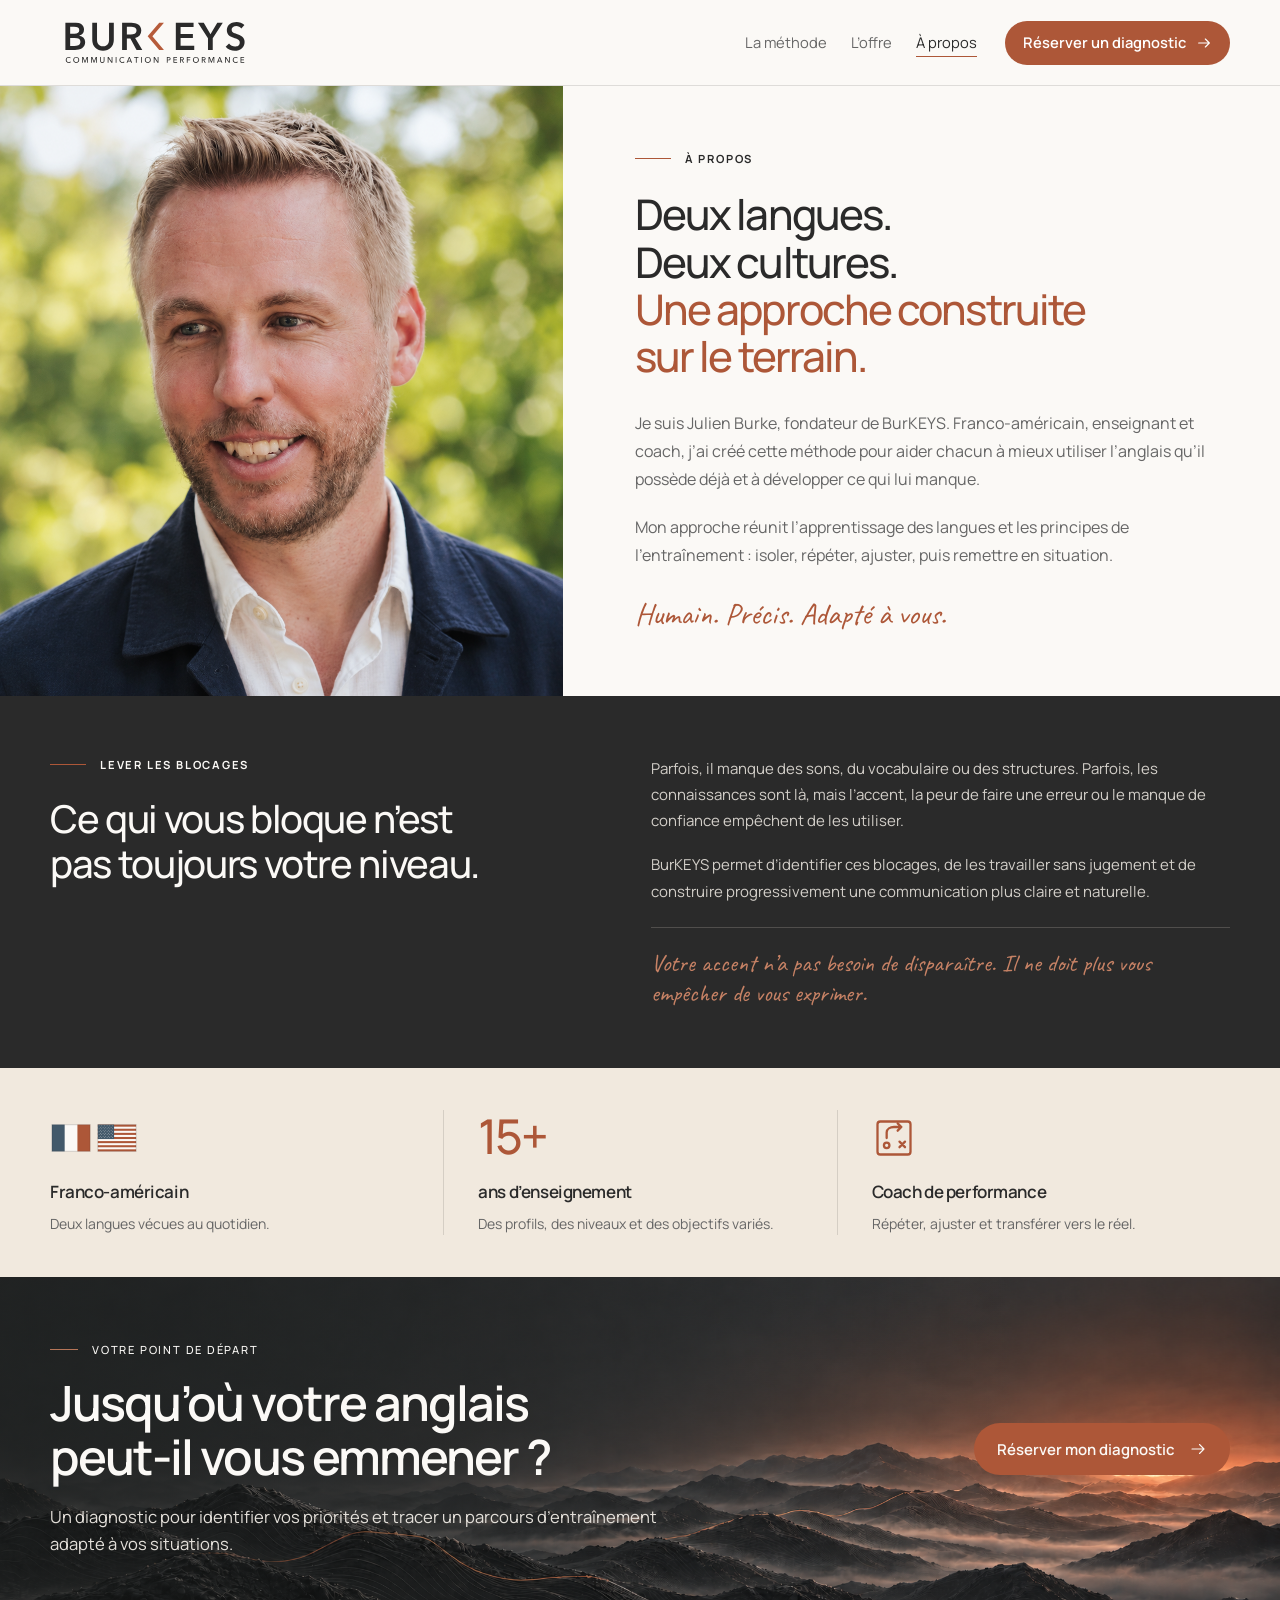
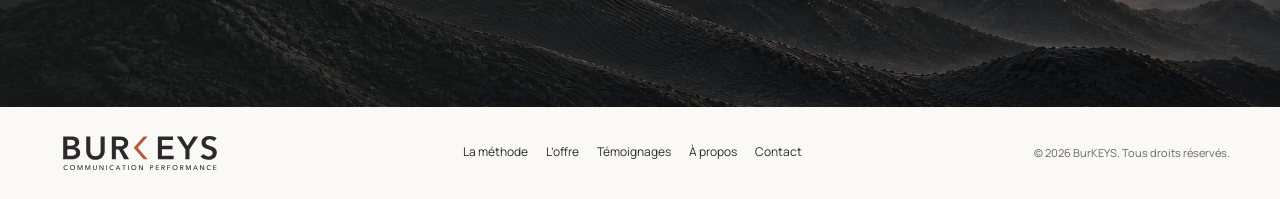
==== a-propos.html @ f4843b5d "Initial BurKEYS website" ====
<!doctype html>
<html lang="fr">
<head><meta charset="utf-8"><meta name="viewport" content="width=device-width,initial-scale=1"><title>À propos — Julien Burke | BurKEYS</title><meta name="description" content="Découvrez Julien Burke, fondateur de BurKEYS : deux langues, deux cultures et une approche de l’anglais construite sur le terrain."><link rel="preconnect" href="https://fonts.googleapis.com"><link rel="preconnect" href="https://fonts.gstatic.com" crossorigin><link href="https://fonts.googleapis.com/css2?family=Caveat:wght@500;600&family=Manrope:wght@400;500;600;700&display=swap" rel="stylesheet"><link rel="stylesheet" href="css/styles.css"></head>
<body class="about-page">
<header class="site-header"><div class="container header-inner"><a class="brand" href="index.html"><img src="images/logo.svg" alt="BurKEYS Communication Performance"></a><button class="menu-toggle" aria-expanded="false" aria-controls="site-nav"><span></span><span></span><span></span><span class="sr-only">Ouvrir le menu</span></button><nav id="site-nav" class="site-nav" aria-label="Navigation principale"><a href="methode.html">La méthode</a><a href="offre.html">L’offre</a><a href="a-propos.html" aria-current="page">À propos</a><a class="method-mobile-booking" href="diagnostic.html">Réserver un diagnostic</a></nav><a class="button button-small header-cta" href="diagnostic.html">Réserver un diagnostic<svg class="button-arrow" width="16" height="16" viewBox="0 0 24 24" fill="none" stroke="currentColor" stroke-width="1.75" stroke-linecap="round" stroke-linejoin="round" aria-hidden="true" focusable="false"><path d="M4 12h16m-6-6 6 6-6 6"/></svg></a></div></header>
<main id="top">
<section class="about-hero" aria-labelledby="about-title">
  <div class="about-portrait"><img src="images/burkeys-about-portrait.png" width="1119" height="1406" alt="Julien Burke, fondateur de BurKEYS" fetchpriority="high" decoding="async"></div>
  <div class="about-hero-copy">
    <p class="eyebrow section-marker">À PROPOS</p>
    <h1 id="about-title"><span>Deux langues.</span><span>Deux cultures.</span><span class="about-title-accent">Une approche construite<br>sur le terrain.</span></h1>
    <p>Je suis Julien Burke, fondateur de BurKEYS. Franco-américain, enseignant et coach, j’ai créé cette méthode pour aider chacun à mieux utiliser l’anglais qu’il possède déjà et à développer ce qui lui manque.</p>
    <p>Mon approche réunit l’apprentissage des langues et les principes de l’entraînement : isoler, répéter, ajuster, puis remettre en situation.</p>
    <p class="handwritten about-personal-note">Humain. Précis. Adapté à vous.</p>
  </div>
</section>
<section class="about-blockages" aria-labelledby="about-blockages-title">
  <div class="container about-editorial-grid">
    <div><p class="eyebrow section-marker">LEVER LES BLOCAGES</p><h2 id="about-blockages-title">Ce qui vous bloque n’est pas toujours votre niveau.</h2></div>
    <div class="about-blockages-copy">
      <p>Parfois, il manque des sons, du vocabulaire ou des structures. Parfois, les connaissances sont là, mais l’accent, la peur de faire une erreur ou le manque de confiance empêchent de les utiliser.</p>
      <p>BurKEYS permet d’identifier ces blocages, de les travailler sans jugement et de construire progressivement une communication plus claire et naturelle.</p>
      <p class="handwritten about-accent-note">Votre accent n’a pas besoin de disparaître. Il ne doit plus vous empêcher de vous exprimer.</p>
    </div>
  </div>
</section>
<section class="about-experience" aria-label="Expérience et approche">
  <ul class="container about-experience-grid">
    <li><div class="about-experience-symbol"><svg class="founder-flag-pair" width="46" height="24" viewBox="0 0 46 24" fill="none" aria-hidden="true" focusable="false"><rect x="1" y="5" width="20" height="14" fill="#FBF9F6"/><path d="M1 5h6.667v14H1Z" fill="#43596A"/><path d="M14.333 5H21v14h-6.667Z" fill="#AD5738"/><rect x="25" y="5" width="20" height="14" fill="#FBF9F6"/><rect x="25" y="5.0000" width="20" height="1.0769" fill="#AD5738"/><rect x="25" y="7.1538" width="20" height="1.0769" fill="#AD5738"/><rect x="25" y="9.3077" width="20" height="1.0769" fill="#AD5738"/><rect x="25" y="11.4615" width="20" height="1.0769" fill="#AD5738"/><rect x="25" y="13.6154" width="20" height="1.0769" fill="#AD5738"/><rect x="25" y="15.7692" width="20" height="1.0769" fill="#AD5738"/><rect x="25" y="17.9231" width="20" height="1.0769" fill="#AD5738"/><rect x="25" y="5" width="8.5" height="7.5385" fill="#43596A"/><path d="M25.650 5.430l.065 .155 .17 .015-.13 .11 .04 .165-.145-.085-.145 .085 .04-.165-.13-.11 .17-.015Z" fill="#FBF9F6"/><path d="M27.050 5.430l.065 .155 .17 .015-.13 .11 .04 .165-.145-.085-.145 .085 .04-.165-.13-.11 .17-.015Z" fill="#FBF9F6"/><path d="M28.450 5.430l.065 .155 .17 .015-.13 .11 .04 .165-.145-.085-.145 .085 .04-.165-.13-.11 .17-.015Z" fill="#FBF9F6"/><path d="M29.850 5.430l.065 .155 .17 .015-.13 .11 .04 .165-.145-.085-.145 .085 .04-.165-.13-.11 .17-.015Z" fill="#FBF9F6"/><path d="M31.250 5.430l.065 .155 .17 .015-.13 .11 .04 .165-.145-.085-.145 .085 .04-.165-.13-.11 .17-.015Z" fill="#FBF9F6"/><path d="M32.650 5.430l.065 .155 .17 .015-.13 .11 .04 .165-.145-.085-.145 .085 .04-.165-.13-.11 .17-.015Z" fill="#FBF9F6"/><path d="M26.350 6.200l.065 .155 .17 .015-.13 .11 .04 .165-.145-.085-.145 .085 .04-.165-.13-.11 .17-.015Z" fill="#FBF9F6"/><path d="M27.750 6.200l.065 .155 .17 .015-.13 .11 .04 .165-.145-.085-.145 .085 .04-.165-.13-.11 .17-.015Z" fill="#FBF9F6"/><path d="M29.150 6.200l.065 .155 .17 .015-.13 .11 .04 .165-.145-.085-.145 .085 .04-.165-.13-.11 .17-.015Z" fill="#FBF9F6"/><path d="M30.550 6.200l.065 .155 .17 .015-.13 .11 .04 .165-.145-.085-.145 .085 .04-.165-.13-.11 .17-.015Z" fill="#FBF9F6"/><path d="M31.950 6.200l.065 .155 .17 .015-.13 .11 .04 .165-.145-.085-.145 .085 .04-.165-.13-.11 .17-.015Z" fill="#FBF9F6"/><path d="M25.650 6.970l.065 .155 .17 .015-.13 .11 .04 .165-.145-.085-.145 .085 .04-.165-.13-.11 .17-.015Z" fill="#FBF9F6"/><path d="M27.050 6.970l.065 .155 .17 .015-.13 .11 .04 .165-.145-.085-.145 .085 .04-.165-.13-.11 .17-.015Z" fill="#FBF9F6"/><path d="M28.450 6.970l.065 .155 .17 .015-.13 .11 .04 .165-.145-.085-.145 .085 .04-.165-.13-.11 .17-.015Z" fill="#FBF9F6"/><path d="M29.850 6.970l.065 .155 .17 .015-.13 .11 .04 .165-.145-.085-.145 .085 .04-.165-.13-.11 .17-.015Z" fill="#FBF9F6"/><path d="M31.250 6.970l.065 .155 .17 .015-.13 .11 .04 .165-.145-.085-.145 .085 .04-.165-.13-.11 .17-.015Z" fill="#FBF9F6"/><path d="M32.650 6.970l.065 .155 .17 .015-.13 .11 .04 .165-.145-.085-.145 .085 .04-.165-.13-.11 .17-.015Z" fill="#FBF9F6"/><path d="M26.350 7.740l.065 .155 .17 .015-.13 .11 .04 .165-.145-.085-.145 .085 .04-.165-.13-.11 .17-.015Z" fill="#FBF9F6"/><path d="M27.750 7.740l.065 .155 .17 .015-.13 .11 .04 .165-.145-.085-.145 .085 .04-.165-.13-.11 .17-.015Z" fill="#FBF9F6"/><path d="M29.150 7.740l.065 .155 .17 .015-.13 .11 .04 .165-.145-.085-.145 .085 .04-.165-.13-.11 .17-.015Z" fill="#FBF9F6"/><path d="M30.550 7.740l.065 .155 .17 .015-.13 .11 .04 .165-.145-.085-.145 .085 .04-.165-.13-.11 .17-.015Z" fill="#FBF9F6"/><path d="M31.950 7.740l.065 .155 .17 .015-.13 .11 .04 .165-.145-.085-.145 .085 .04-.165-.13-.11 .17-.015Z" fill="#FBF9F6"/><path d="M25.650 8.510l.065 .155 .17 .015-.13 .11 .04 .165-.145-.085-.145 .085 .04-.165-.13-.11 .17-.015Z" fill="#FBF9F6"/><path d="M27.050 8.510l.065 .155 .17 .015-.13 .11 .04 .165-.145-.085-.145 .085 .04-.165-.13-.11 .17-.015Z" fill="#FBF9F6"/><path d="M28.450 8.510l.065 .155 .17 .015-.13 .11 .04 .165-.145-.085-.145 .085 .04-.165-.13-.11 .17-.015Z" fill="#FBF9F6"/><path d="M29.850 8.510l.065 .155 .17 .015-.13 .11 .04 .165-.145-.085-.145 .085 .04-.165-.13-.11 .17-.015Z" fill="#FBF9F6"/><path d="M31.250 8.510l.065 .155 .17 .015-.13 .11 .04 .165-.145-.085-.145 .085 .04-.165-.13-.11 .17-.015Z" fill="#FBF9F6"/><path d="M32.650 8.510l.065 .155 .17 .015-.13 .11 .04 .165-.145-.085-.145 .085 .04-.165-.13-.11 .17-.015Z" fill="#FBF9F6"/><path d="M26.350 9.280l.065 .155 .17 .015-.13 .11 .04 .165-.145-.085-.145 .085 .04-.165-.13-.11 .17-.015Z" fill="#FBF9F6"/><path d="M27.750 9.280l.065 .155 .17 .015-.13 .11 .04 .165-.145-.085-.145 .085 .04-.165-.13-.11 .17-.015Z" fill="#FBF9F6"/><path d="M29.150 9.280l.065 .155 .17 .015-.13 .11 .04 .165-.145-.085-.145 .085 .04-.165-.13-.11 .17-.015Z" fill="#FBF9F6"/><path d="M30.550 9.280l.065 .155 .17 .015-.13 .11 .04 .165-.145-.085-.145 .085 .04-.165-.13-.11 .17-.015Z" fill="#FBF9F6"/><path d="M31.950 9.280l.065 .155 .17 .015-.13 .11 .04 .165-.145-.085-.145 .085 .04-.165-.13-.11 .17-.015Z" fill="#FBF9F6"/><path d="M25.650 10.050l.065 .155 .17 .015-.13 .11 .04 .165-.145-.085-.145 .085 .04-.165-.13-.11 .17-.015Z" fill="#FBF9F6"/><path d="M27.050 10.050l.065 .155 .17 .015-.13 .11 .04 .165-.145-.085-.145 .085 .04-.165-.13-.11 .17-.015Z" fill="#FBF9F6"/><path d="M28.450 10.050l.065 .155 .17 .015-.13 .11 .04 .165-.145-.085-.145 .085 .04-.165-.13-.11 .17-.015Z" fill="#FBF9F6"/><path d="M29.850 10.050l.065 .155 .17 .015-.13 .11 .04 .165-.145-.085-.145 .085 .04-.165-.13-.11 .17-.015Z" fill="#FBF9F6"/><path d="M31.250 10.050l.065 .155 .17 .015-.13 .11 .04 .165-.145-.085-.145 .085 .04-.165-.13-.11 .17-.015Z" fill="#FBF9F6"/><path d="M32.650 10.050l.065 .155 .17 .015-.13 .11 .04 .165-.145-.085-.145 .085 .04-.165-.13-.11 .17-.015Z" fill="#FBF9F6"/><path d="M26.350 10.820l.065 .155 .17 .015-.13 .11 .04 .165-.145-.085-.145 .085 .04-.165-.13-.11 .17-.015Z" fill="#FBF9F6"/><path d="M27.750 10.820l.065 .155 .17 .015-.13 .11 .04 .165-.145-.085-.145 .085 .04-.165-.13-.11 .17-.015Z" fill="#FBF9F6"/><path d="M29.150 10.820l.065 .155 .17 .015-.13 .11 .04 .165-.145-.085-.145 .085 .04-.165-.13-.11 .17-.015Z" fill="#FBF9F6"/><path d="M30.550 10.820l.065 .155 .17 .015-.13 .11 .04 .165-.145-.085-.145 .085 .04-.165-.13-.11 .17-.015Z" fill="#FBF9F6"/><path d="M31.950 10.820l.065 .155 .17 .015-.13 .11 .04 .165-.145-.085-.145 .085 .04-.165-.13-.11 .17-.015Z" fill="#FBF9F6"/><path d="M25.650 11.590l.065 .155 .17 .015-.13 .11 .04 .165-.145-.085-.145 .085 .04-.165-.13-.11 .17-.015Z" fill="#FBF9F6"/><path d="M27.050 11.590l.065 .155 .17 .015-.13 .11 .04 .165-.145-.085-.145 .085 .04-.165-.13-.11 .17-.015Z" fill="#FBF9F6"/><path d="M28.450 11.590l.065 .155 .17 .015-.13 .11 .04 .165-.145-.085-.145 .085 .04-.165-.13-.11 .17-.015Z" fill="#FBF9F6"/><path d="M29.850 11.590l.065 .155 .17 .015-.13 .11 .04 .165-.145-.085-.145 .085 .04-.165-.13-.11 .17-.015Z" fill="#FBF9F6"/><path d="M31.250 11.590l.065 .155 .17 .015-.13 .11 .04 .165-.145-.085-.145 .085 .04-.165-.13-.11 .17-.015Z" fill="#FBF9F6"/><path d="M32.650 11.590l.065 .155 .17 .015-.13 .11 .04 .165-.145-.085-.145 .085 .04-.165-.13-.11 .17-.015Z" fill="#FBF9F6"/><path d="M1 5h20v14H1ZM25 5h20v14H25Z" stroke="#2A2A2A" stroke-opacity=".15" stroke-width=".6"/></svg></div><h3>Franco-américain</h3><p>Deux langues vécues au quotidien.</p></li>
    <li><h3><span class="about-experience-number">15+</span> <span>ans d’enseignement</span></h3><p>Des profils, des niveaux et des objectifs variés.</p></li>
    <li><div class="about-experience-symbol"><svg width="24" height="24" viewBox="0 0 24 24" fill="none" stroke="currentColor" stroke-width="1.25" stroke-linecap="round" stroke-linejoin="round" aria-hidden="true" focusable="false"><rect x="3" y="3" width="18" height="18" rx="1.5"/><circle cx="8" cy="16" r="1.5"/><path d="M8 12V9c0-2 2-3 4-3h4m-2-2 2 2-2 2m1 6 3 3m0-3-3 3"/></svg></div><h3>Coach de performance</h3><p>Répéter, ajuster et transférer vers le réel.</p></li>
  </ul>
</section>
<section class="section final-cta" id="contact" aria-labelledby="final-cta-title">
  <img class="cta-mountain-background" src="images/cinematic%20charcoal%20mountain%20horizon.png" width="2172" height="724" alt="" aria-hidden="true" loading="lazy" decoding="async">
  <div class="container final-cta-content">
    <div class="final-cta-copy">
      <p class="eyebrow">VOTRE POINT DE DÉPART</p>
      <h2 id="final-cta-title"><span>Jusqu’où votre anglais</span><span>peut-il vous emmener ?</span></h2>
      <p class="final-cta-description">Un diagnostic pour identifier vos priorités et tracer un parcours d’entraînement adapté à vos situations.</p>
    </div>
    <a class="button final-diagnostic-button" href="diagnostic.html">Réserver mon diagnostic<svg class="button-arrow" width="18" height="18" viewBox="0 0 24 24" fill="none" stroke="currentColor" stroke-width="1.5" stroke-linecap="round" stroke-linejoin="round" aria-hidden="true" focusable="false"><path d="M4 12h16m-6-6 6 6-6 6"/></svg></a>
  </div>
</section>
</main>
<footer class="site-footer">
  <div class="container footer-grid">
    <a class="footer-brand" href="#top" aria-label="BurKEYS — retour en haut"><img src="images/logo.svg" alt="BurKEYS Communication Performance" width="180" height="36" loading="lazy"></a>
    <nav class="footer-links" aria-label="Navigation de pied de page">
      <a href="methode.html">La méthode</a>
      <a href="offre.html">L’offre</a>
      
      <a href="index.html#temoignages">Témoignages</a>
      <a href="a-propos.html">À propos</a>
      <a href="diagnostic.html">Contact</a>
    </nav>
    <p class="footer-copyright">© 2026 BurKEYS. Tous droits réservés.</p>
  </div>
</footer>
<script src="js/main.js"></script>
</body>
</html>
---- css/styles.css ----
:root{--charcoal:#2A2A2A;--cream:#F1E9DE;--terracotta:#AD5738;--white:#FFFFFF;--page:#FBF9F6;--muted:#666666;--line:rgba(42,42,42,.14);--max:1180px}*{box-sizing:border-box}html{scroll-behavior:smooth}body{margin:0;font-family:"Manrope",system-ui,sans-serif;color:var(--charcoal);background:var(--page);line-height:1.55}img{max-width:100%;display:block}a{color:inherit;text-decoration:none}.container{width:min(calc(100% - 40px),var(--max));margin:auto}.section{padding:105px 0}.section-soft{background:var(--cream)}.section-dark,.final-cta{background:var(--charcoal);color:var(--page)}.site-header{position:sticky;top:0;z-index:10;background:rgba(251,249,246,.94);backdrop-filter:blur(10px);border-bottom:1px solid var(--line)}.header-inner{min-height:84px;display:flex;align-items:center;gap:28px}.brand{width:210px}.site-nav{display:flex;gap:24px;margin-left:auto;font-size:.92rem;color:var(--muted)}.site-nav a:hover,.site-nav a:focus-visible{color:var(--charcoal)}.button{display:inline-flex;align-items:center;justify-content:center;min-height:50px;padding:0 24px;border-radius:999px;background:var(--terracotta);color:#fff;font-weight:600}.button-small{min-height:44px;padding:0 18px;font-size:.92rem}.menu-toggle{display:none;margin-left:auto;border:0;background:transparent}.menu-toggle span:not(.sr-only){display:block;width:24px;height:2px;background:var(--charcoal);margin:5px}.sr-only{position:absolute;width:1px;height:1px;overflow:hidden;clip:rect(0,0,0,0)}.hero-grid,.two-col,.diagnostic-grid,.founder-grid,.offer-grid{display:grid;grid-template-columns:1.05fr .95fr;gap:70px;align-items:center}.hero{padding-top:85px}.hero h1,h2{margin:0 0 24px;font-weight:600;letter-spacing:-.04em;line-height:1.08}.hero h1{font-size:clamp(3.2rem,6vw,6.2rem)}.hero h1 span{color:var(--charcoal);font-weight:500}.hero h1 .hero-accent{color:var(--terracotta)}h2{font-size:clamp(2.3rem,4.2vw,4.7rem)}.eyebrow{font-size:.79rem;font-weight:600;letter-spacing:.1em;margin:0 0 18px}.eyebrow-light{color:var(--page)}.lead,.body-large{font-size:clamp(1.1rem,1.7vw,1.45rem);color:var(--charcoal);max-width:690px}.section-dark p,.final-cta p{color:var(--page)}.microcopy{font-size:.76rem;letter-spacing:.08em;font-weight:600;color:var(--muted);margin-top:16px}.photo-placeholder{min-height:450px;border-radius:28px;border:1px dashed rgba(42,42,42,.25);display:grid;place-items:center;background:rgba(42,42,42,.03);color:var(--muted);font-weight:600}.photo-placeholder-founder{border-color:rgba(241,233,222,.2);color:var(--cream)}.handwritten{font-family:"Caveat",cursive;font-size:1.8rem;color:var(--terracotta);line-height:1.05}.note-hero{max-width:280px;margin:14px 24px 0 auto;transform:rotate(-2deg)}.situations-list{border-left:1px solid var(--line);padding-left:44px}.situations-caption{font-size:.76rem;letter-spacing:.09em;font-weight:600;color:var(--muted)}.situations-list ul{list-style:none;padding:0}.situations-list li{padding:12px 0;border-bottom:1px solid var(--line);font-size:1.25rem}.diagnostic-grid{align-items:start}.diagnostic-card{padding:36px;background:var(--white);border-radius:28px;border:1px solid rgba(42,42,42,.08)}.profile-row{display:flex;justify-content:space-between;align-items:center;gap:20px;padding:17px 0;border-bottom:1px solid var(--line)}.profile-row>span{font-weight:600;letter-spacing:.08em}.dots{display:flex;gap:8px}.dots i{width:12px;height:12px;border-radius:50%;background:var(--charcoal)}.dots .off{background:transparent;border:1px solid #bfb6ad}.note-diagnostic{margin-top:28px;transform:rotate(-1deg)}.method-grid{display:grid;grid-template-columns:.9fr 1.1fr .8fr;gap:48px;align-items:center}.method-visual img{width:min(100%,470px);margin:auto}.method-points p{padding:16px 0;border-bottom:1px solid var(--line);margin:0}.method-points strong{display:block;font-weight:600}.founder-credit{font-weight:600!important;color:var(--page)!important}.founder-facts{display:flex;gap:10px;flex-wrap:wrap;margin-top:28px}.founder-facts span{border:1px solid rgba(241,233,222,.24);border-radius:999px;padding:9px 14px;font-size:.88rem}.clean-list{list-style:none;padding:0;margin:28px 0 32px}.clean-list li{padding:12px 0 12px 26px;border-bottom:1px solid var(--line);position:relative}.clean-list li:before{content:"→";position:absolute;left:0;color:var(--terracotta);font-weight:600}.phone-wrap{display:grid;place-items:center}.phone{width:min(330px,90%);padding:12px;border-radius:40px;background:var(--charcoal);box-shadow:0 28px 60px rgba(42,42,42,.16)}.phone-screen{min-height:540px;border-radius:30px;background:var(--white);padding:42px 24px 24px}.phone-label{font-size:.72rem;letter-spacing:.08em;color:var(--muted);font-weight:600}.phone-screen h3{font-size:2rem;font-weight:600;letter-spacing:-.03em;line-height:1.15}.phone-card{padding:18px;border-radius:18px;background:var(--cream);margin-bottom:12px}.phone-card small{display:block;color:var(--muted);font-weight:600}.phone-card strong{display:block;margin:8px 0;font-weight:600}.phone-card span{font-size:.85rem;color:var(--muted)}.phone-screen button{width:100%;min-height:48px;border:0;border-radius:999px;background:var(--terracotta);color:#fff;font:inherit;font-weight:600;margin-top:16px}.testimonials{display:grid;grid-template-columns:repeat(3,1fr);gap:26px;margin-top:48px}.testimonials article{padding:30px 0;border-top:2px solid var(--charcoal)}.quote-placeholder{min-height:70px;color:var(--muted)}.final-cta{text-align:center}.cta-inner{max-width:780px}.site-footer{padding:42px 0;background:var(--cream)}.footer-grid{display:grid;grid-template-columns:220px 1fr auto;gap:30px;align-items:center}.footer-links{display:flex;gap:22px;justify-content:center}.footer-grid p{margin:0;color:var(--muted);font-size:.9rem}@media(max-width:900px){.site-nav,.header-cta{display:none}.menu-toggle{display:block}.site-nav.open{position:absolute;top:84px;left:20px;right:20px;display:flex;flex-direction:column;background:var(--page);border:1px solid var(--line);padding:20px;border-radius:18px}.section{padding:80px 0}.hero-grid,.two-col,.diagnostic-grid,.founder-grid,.offer-grid,.method-grid,.footer-grid{grid-template-columns:1fr;gap:42px}.situations-list{border-left:0;border-top:1px solid var(--line);padding:30px 0 0}.testimonials{grid-template-columns:1fr}.footer-links{justify-content:flex-start;flex-wrap:wrap}.photo-placeholder{min-height:320px}}@media(max-width:560px){.container{width:min(calc(100% - 28px),var(--max))}.brand{width:175px}.button{width:100%}.diagnostic-card{padding:24px}.profile-row{align-items:flex-start;flex-direction:column}.handwritten{font-size:1.55rem}}
/* Hero: balanced copy and a generous conversation image. */
.hero {
  padding: clamp(56px, 6vw, 88px) 0 clamp(64px, 7vw, 100px);
}
.hero .hero-grid {
  grid-template-columns: minmax(0, 0.95fr) minmax(0, 1.05fr);
  gap: clamp(32px, 4vw, 60px);
  align-items: center;
}
.hero .hero-copy,
.hero .hero-visual {
  min-width: 0;
}
.hero .eyebrow {
  max-width: 36em;
  margin: 0 0 24px;
  font-size: 0.72rem;
  line-height: 1.7;
  letter-spacing: 0.1em;
}
.hero h1 {
  margin: 0 0 26px;
  font-size: clamp(2.5rem, 4.2vw, 3.65rem);
  line-height: 1.08;
  letter-spacing: -0.04em;
  white-space: nowrap;
}
.hero .lead {
  max-width: 30em;
  margin: 0 0 32px;
  font-size: clamp(1.0625rem, 1.4vw, 1.2rem);
  line-height: 1.65;
}
.hero .button {
  min-height: 54px;
  padding: 14px 28px;
  text-align: center;
}
.hero .button:focus-visible {
  outline: 2px solid var(--charcoal);
  outline-offset: 4px;
}
.hero .microcopy {
  margin: 16px 0 0;
  font-size: 0.65rem;
  line-height: 1.6;
  letter-spacing: 0.1em;
}
.hero .hero-photo {
  width: 100%;
  height: auto;
  aspect-ratio: 4 / 3;
  object-fit: cover;
  object-position: 56% center;
  border-radius: 24px;
  display: block;
}
.hero .note-hero {
  position: relative;
  max-width: 100%;
  margin: 12px 8px 0;
  color: var(--charcoal);
  font-size: clamp(1.35rem, 1.8vw, 1.6rem);
  line-height: 1.2;
  text-align: center;
  transform: rotate(-2deg);
}
@media (max-width: 900px) {
  .hero .hero-grid {
    grid-template-columns: minmax(0, 1fr);
    gap: 38px;
  }
  .hero .hero-copy {
    max-width: 650px;
  }
  .hero h1 {
    max-width: 100%;
    font-size: clamp(2.5rem, 6.5vw, 3.65rem);
  }
  .hero .hero-photo {
    aspect-ratio: 16 / 10;
  }
}
@media (max-width: 560px) {
  .hero {
    padding: 42px 0 56px;
  }
  .hero .eyebrow {
    margin-bottom: 20px;
    font-size: 0.65rem;
    letter-spacing: 0.1em;
  }
  .hero h1 {
    margin-bottom: 22px;
    font-size: clamp(1rem, 8vw, 3rem);
  }
  .hero .lead {
    margin-bottom: 26px;
  }
  .hero .hero-photo {
    aspect-ratio: 4 / 3;
    border-radius: 18px;
  }
  .hero .note-hero {
    max-width: 280px;
    margin: 10px auto 0;
    padding: 0 8px;
    font-size: 1.4rem;
  }
}

/* Minimal arrow for diagnostic booking buttons. */
.button .button-arrow {
  flex: 0 0 16px;
  width: 16px;
  height: 16px;
  margin-inline-start: 10px;
  color: #FFFFFF;
}

/* Desktop photo bleeds into the header; smaller screens keep the inline image. */
@media (min-width: 1101px) {
  .site-header {
    position: relative;
    background: transparent;
    backdrop-filter: none;
    border-bottom: 0;
  }
  .site-header .header-inner {
    /* Preserve the original header height, including its removed 1px border. */
    min-height: 85px;
  }
  .site-header .site-nav a {
    /* Local contrast support without a background band over the photograph. */
    text-shadow: 0 0 6px var(--page), 0 1px 2px var(--page);
  }
  .hero {
    position: relative;
    isolation: isolate;
  }
  .hero .hero-copy {
    position: relative;
    z-index: 1;
  }
  .hero .hero-visual {
    align-self: stretch;
    min-height: 400px;
  }
  .hero .hero-photo {
    position: absolute;
    z-index: -1;
    top: -85px;
    right: 0;
    width: 56%;
    max-width: none;
    height: calc(100% + 5px);
    aspect-ratio: auto;
    object-fit: cover;
    object-position: 64% top;
    border-radius: 0;
    /* Ease into full opacity before the central subjects; no full-image tint. */
    -webkit-mask-image: linear-gradient(90deg,
      transparent 0%, rgba(0, 0, 0, .04) 4%,
      rgba(0, 0, 0, .18) 9%, rgba(0, 0, 0, .5) 16%,
      rgba(0, 0, 0, .82) 23%, #000 31%);
    mask-image: linear-gradient(90deg,
      transparent 0%, rgba(0, 0, 0, .04) 4%,
      rgba(0, 0, 0, .18) 9%, rgba(0, 0, 0, .5) 16%,
      rgba(0, 0, 0, .82) 23%, #000 31%);
  }
  .hero .note-hero {
    position: absolute;
    right: max(20px, calc((100% - var(--max)) / 2));
    bottom: 30px;
    margin: 0;
    text-align: right;
  }
}
/* Keep tablet imagery in normal flow, clear of the navigation. */
@media (min-width: 901px) and (max-width: 1100px) {
  .hero .hero-grid {
    grid-template-columns: minmax(0, 1fr);
    gap: 38px;
  }
  .hero .hero-copy {
    max-width: 650px;
  }
  .hero .hero-photo {
    aspect-ratio: 16 / 10;
  }
}

/* Problem: a quiet editorial continuation of the hero. */
#probleme {
  background: var(--page);
  color: var(--charcoal);
}
#probleme .problem-grid {
  display: grid;
  grid-template-columns: minmax(0, 1.7fr) minmax(0, .8fr);
  gap: clamp(48px, 7vw, 100px);
  align-items: center;
}
#probleme .eyebrow {
  display: flex;
  align-items: center;
  gap: 12px;
  margin: 0 0 24px;
  font-size: .7rem;
  letter-spacing: .12em;
}
#probleme .eyebrow::before {
  content: "";
  flex: 0 0 28px;
  height: 1px;
  background: var(--terracotta);
}
#probleme h2 {
  margin: 0 0 26px;
  font-size: clamp(1.875rem, 3.2vw, 2.9rem);
  line-height: 1.14;
  letter-spacing: -.04em;
  text-wrap: pretty;
}
#probleme .problem-body {
  max-width: 39em;
  margin: 0;
  font-size: clamp(1rem, 1.3vw, 1.125rem);
  line-height: 1.75;
  color: var(--muted);
}
#probleme .problem-emphasis {
  max-width: 39em;
  margin: 26px 0 0;
  font-size: 1rem;
  line-height: 1.75;
}
#probleme .problem-emphasis strong {
  font-weight: 500;
}
#probleme .problem-situations {
  border-left: 1px solid var(--line);
  padding-left: clamp(24px, 3vw, 42px);
}
#probleme .problem-caption {
  display: flex;
  align-items: center;
  gap: 8px;
  margin: 0 0 18px;
  font-size: .625rem;
  font-weight: 400;
  line-height: 1.6;
  letter-spacing: .1em;
  color: var(--muted);
}
#probleme .problem-caption::before {
  content: "";
  flex: 0 0 12px;
  height: 1px;
  background: var(--terracotta);
}
#probleme .problem-situations ul {
  display: grid;
  gap: 8px;
  list-style: none;
  margin: 0;
  padding: 0;
}
#probleme .problem-situations li {
  font-size: .9375rem;
  line-height: 1.6;
}
@media (max-width: 900px) {
  #probleme .problem-grid {
    grid-template-columns: minmax(0, 1fr);
    gap: 36px;
  }
  #probleme .problem-situations {
    border-left: 0;
    border-top: 1px solid var(--line);
    padding: 26px 0 0;
  }
  #probleme .problem-situations ul {
    grid-template-columns: repeat(2, minmax(0, 1fr));
    gap: 8px 24px;
  }
}
@media (max-width: 380px) {
  #probleme .problem-situations ul {
    grid-template-columns: minmax(0, 1fr);
  }
}

/* Diagnostic: restrained line icons and a personal communication profile. */
#diagnostic {
  background: var(--page);
  color: var(--charcoal);
  padding: clamp(56px, 6vw, 80px) 0;
}
#diagnostic .diagnostic-grid {
  grid-template-columns: minmax(0, 1fr) minmax(275px, 320px) minmax(140px, 180px);
  gap: clamp(20px, 2.5vw, 32px);
  align-items: center;
}
#diagnostic .eyebrow {
  display: flex;
  align-items: center;
  gap: 12px;
  margin: 0 0 24px;
  font-size: .7rem;
  letter-spacing: .12em;
}
#diagnostic .eyebrow::before {
  content: "";
  flex: 0 0 28px;
  height: 1px;
  background: var(--terracotta);
}
#diagnostic h2 {
  margin: 0 0 26px;
  font-size: clamp(1.875rem, 3.2vw, 2.9rem);
  line-height: 1.14;
  letter-spacing: -.04em;
  text-wrap: pretty;
}
#diagnostic .body-large {
  margin: 0 0 32px;
  font-size: clamp(1rem, 1.3vw, 1.125rem);
  line-height: 1.75;
  color: var(--muted);
}
#diagnostic .button {
  min-height: 54px;
  padding: 14px 28px;
  text-align: center;
}
#diagnostic .button:focus-visible {
  outline: 2px solid var(--charcoal);
  outline-offset: 4px;
}
#diagnostic .diagnostic-card {
  min-width: 0;
  padding: 24px;
  border: 1px solid rgba(42, 42, 42, .08);
  border-radius: 28px;
  background: var(--white);
}
#diagnostic .profile-heading {
  margin: 0 0 12px;
  font-size: .65rem;
  font-weight: 500;
  line-height: 1.7;
  letter-spacing: .1em;
  color: var(--muted);
}
#diagnostic .profile-row {
  display: grid;
  grid-template-columns: 136px max-content;
  align-items: center;
  justify-content: start;
  gap: 18px;
  padding: 8px 0;
  border-bottom: 1px solid rgba(42, 42, 42, .08);
}
#diagnostic .profile-category {
  display: inline-flex;
  align-items: center;
  gap: 10px;
  font-size: .75rem;
  font-weight: 500;
  letter-spacing: .06em;
}
/* Clip only the original circular artwork; never show the size-test sheet. */
#diagnostic .phase-badge {
  position: relative;
  display: block;
  flex: 0 0 40px;
  width: 40px;
  height: 40px;
  overflow: hidden;
  border-radius: 50%;
}
#diagnostic .phase-badge img {
  position: absolute;
  display: block;
  max-width: none;
}
#diagnostic .phase-badge--sound img {
  width: 283.921569%;
  height: 219.838057%;
  left: -15.098039%;
  top: -44.939271%;
}
#diagnostic .phase-badge--flow img {
  width: 394.858612%;
  height: 265.284974%;
  left: -32.647815%;
  top: -36.528497%;
}
#diagnostic .phase-badge--decision img {
  width: 281.834862%;
  height: 190.689013%;
  left: -90.825688%;
  top: -22.346369%;
}
#diagnostic .phase-badge--control img {
  width: 441.379310%;
  height: 298.542274%;
  left: -23.563218%;
  top: -38.192420%;
}
#diagnostic .phase-badge--live img {
  width: 245.760000%;
  height: 165.428110%;
  left: -20.160000%;
  top: -28.756058%;
}
#diagnostic .profile-indicator {
  display: inline-flex;
  align-items: center;
  gap: 4px;
}
#diagnostic .profile-indicator i {
  display: block;
  width: 7px;
  height: 7px;
  flex: 0 0 7px;
  border: 1px solid #DDD8D1;
  border-radius: 50%;
  background: transparent;
}
#diagnostic .profile-indicator .is-filled {
  border-color: var(--phase-color);
  background: var(--phase-color);
}
#diagnostic .profile-indicator--sound { --phase-color: #B54832; }
#diagnostic .profile-indicator--flow { --phase-color: #376F9B; }
#diagnostic .profile-indicator--decision { --phase-color: #348E83; }
#diagnostic .profile-indicator--control { --phase-color: #CB9B19; }
#diagnostic .profile-live {
  display: flex;
  flex-wrap: wrap;
  row-gap: 8px;
  padding-top: 12px;
  padding-bottom: 0;
  border-bottom: 0;
}
#diagnostic .profile-live small {
  margin-left: 0;
  font-size: .75rem;
  line-height: 1.6;
  color: var(--muted);
}
#diagnostic .note-diagnostic {
  position: relative;
  margin: 48px 0 0;
  max-width: 14em;
  padding-bottom: 14px;
  transform: rotate(-3deg);
  font-size: clamp(1.4rem, 2vw, 1.65rem);
  font-weight: 500;
  line-height: 1.2;
  color: var(--charcoal);
}

#diagnostic .note-diagnostic::after {
  content: "";
  display: block;
  width: 64px;
  height: 1px;
  margin: 10px 0 0 auto;
  background: var(--terracotta);
  transform: rotate(-5deg);
}
@media (max-width: 900px) {
  #diagnostic .diagnostic-grid {
    grid-template-columns: minmax(0, 1fr);
    gap: 28px;
  }
  #diagnostic .diagnostic-card {
    width: 100%;
    max-width: 400px;
    justify-self: center;
  }
  #diagnostic .note-diagnostic {
    width: min(100%, 280px);
    margin: 0;
    justify-self: center;
  }
}

/* Method: connected ribbon turns and a quiet editorial progression. */
#methode {
  padding: clamp(56px, 6vw, 80px) 0;
  background: var(--page);
  color: var(--charcoal);
}
#methode .method-grid {
  grid-template-columns: minmax(0, 1fr) minmax(280px, 360px) minmax(170px, .62fr);
  gap: clamp(24px, 3vw, 44px);
  align-items: center;
}
#methode .eyebrow {
  display: flex;
  align-items: center;
  gap: 12px;
  margin: 0 0 24px;
  font-size: .7rem;
  letter-spacing: .12em;
}
#methode .eyebrow::before {
  content: "";
  flex: 0 0 28px;
  height: 1px;
  background: var(--terracotta);
}
#methode h2 {
  margin: 0 0 24px;
  font-size: clamp(1.875rem, 3.2vw, 2.9rem);
  line-height: 1.14;
  letter-spacing: -.04em;
}
#methode .body-large {
  margin: 0 0 24px;
  font-size: clamp(1rem, 1.3vw, 1.125rem);
  line-height: 1.75;
  color: var(--muted);
}
#methode .method-link {
  display: inline-flex;
  align-items: center;
  gap: 12px;
  color: var(--terracotta);
  font-size: .9375rem;
  font-weight: 500;
  text-decoration: underline;
  text-decoration-thickness: 1px;
  text-underline-offset: 5px;
}
#methode .method-link:focus-visible {
  outline: 2px solid var(--charcoal);
  outline-offset: 5px;
}
#methode .method-ribbon {
  position: relative;
  width: 100%;
  max-width: 360px;
  justify-self: center;
  aspect-ratio: 360 / 440;
}
#methode .method-ribbon-art {
  display: block;
  width: 100%;
  height: 100%;
}
#methode .method-phases {
  list-style: none;
  margin: 0;
  padding: 0;
}
#methode .method-phase {
  color: var(--charcoal);
  position: absolute;
  left: 50%;
  display: flex;
  align-items: center;
  gap: 8px;
  transform: translate(-50%, -50%) rotate(-6deg);
  font-size: .6875rem;
  font-weight: 700;
  letter-spacing: .025em;
  white-space: nowrap;
}
#methode .method-phase--live { top: 18.41%; }
#methode .method-phase--control { top: 34.77%; }
#methode .method-phase--decision { top: 51.14%; }
#methode .method-phase--flow { top: 67.50%; }
#methode .method-phase--sound { top: 83.86%; }
#methode .phase-badge {
  position: relative;
  display: block;
  flex: 0 0 26px;
  width: 26px;
  height: 26px;
  overflow: hidden;
  border-radius: 50%;
}
#methode .phase-badge img {
  position: absolute;
  display: block;
  max-width: none;
}
#methode .method-principles {
  position: relative;
  display: grid;
  gap: 28px;
  padding-left: 22px;
  scroll-margin-top: 110px;
}
#methode .method-principles::before {
  content: "";
  position: absolute;
  left: 3px;
  top: 10px;
  bottom: 10px;
  width: 1px;
  background: #D3CCC5;
}
#methode .method-principles p {
  position: relative;
  margin: 0;
  font-size: .9375rem;
  line-height: 1.65;
}
#methode .method-principles p::before {
  content: "";
  position: absolute;
  left: -21px;
  top: 10px;
  width: 5px;
  height: 5px;
  border-radius: 50%;
  background: #BFB5AC;
}
#methode .method-principles strong {
  display: block;
  font-weight: 500;
}
#methode .method-principles span {
  display: block;
  color: var(--muted);
}
@media (max-width: 900px) {
  #methode .method-grid {
    grid-template-columns: minmax(0, 1fr);
    gap: 32px;
  }
  #methode .method-copy {
    max-width: 650px;
  }
  #methode .method-principles {
    width: min(100%, 360px);
    justify-self: center;
    gap: 24px;
  }
}

#methode .phase-badge--live img {
  width: 245.760000%;
  height: 165.428110%;
  left: -20.160000%;
  top: -28.756058%;
}

#methode .phase-badge--control img {
  width: 441.379310%;
  height: 298.542274%;
  left: -23.563218%;
  top: -38.192420%;
}

#methode .phase-badge--decision img {
  width: 281.834862%;
  height: 190.689013%;
  left: -90.825688%;
  top: -22.346369%;
}

#methode .phase-badge--flow img {
  width: 394.858612%;
  height: 265.284974%;
  left: -32.647815%;
  top: -36.528497%;
}

#methode .phase-badge--sound img {
  width: 283.921569%;
  height: 219.838057%;
  left: -15.098039%;
  top: -44.939271%;
}

/* Two quiet upward cues between the Method progression nodes. */
#methode .method-principles p + p::after {
  content: "";
  position: absolute;
  left: -21.5px;
  top: -16px;
  width: 6px;
  height: 6px;
  border-top: 1px solid #B5AAA0;
  border-left: 1px solid #B5AAA0;
  transform: rotate(45deg);
}

/* Founder: a natural coaching portrait and understated personal credentials. */
#a-propos {
  padding: clamp(56px, 6vw, 80px) 0;
  background: var(--page);
  color: var(--charcoal);
}
#a-propos .founder-grid {
  grid-template-columns: minmax(0, 1fr) minmax(0, 1fr);
  gap: clamp(32px, 4.5vw, 64px);
  align-items: center;
}
#a-propos .eyebrow {
  display: flex;
  align-items: center;
  gap: 12px;
  margin: 0 0 24px;
  font-size: .7rem;
  letter-spacing: .12em;
}
#a-propos .eyebrow::before {
  content: "";
  flex: 0 0 28px;
  height: 1px;
  background: var(--terracotta);
}
#a-propos h2 {
  margin: 0 0 24px;
  font-size: clamp(1.875rem, 3.2vw, 2.9rem);
  line-height: 1.14;
  letter-spacing: -.04em;
}
#a-propos .founder-body {
  margin: 0 0 18px;
  font-size: 1rem;
  line-height: 1.75;
  color: var(--muted);
}
#a-propos .founder-identity {
  margin: 24px 0 28px;
}
#a-propos .founder-name {
  width: fit-content;
  margin: 0 0 6px;
  font-size: 1.9rem;
  font-weight: 500;
  line-height: 1.1;
  color: var(--charcoal);
  transform: rotate(-2deg);
}
#a-propos .founder-role {
  margin: 0;
  font-size: .6875rem;
  letter-spacing: .045em;
  line-height: 1.6;
  color: var(--terracotta);
}
#a-propos .founder-credentials {
  display: grid;
  grid-template-columns: repeat(3, minmax(0, 1fr));
  gap: 22px;
  margin: 0;
  padding: 22px 0 0;
  border-top: 1px solid rgba(42, 42, 42, .1);
  list-style: none;
}
#a-propos .founder-credentials li {
  display: grid;
  grid-template-rows: 24px auto;
  align-content: start;
  gap: 10px;
  min-width: 0;
}
#a-propos .founder-credentials svg {
  width: 24px;
  height: 24px;
  color: var(--terracotta);
}
#a-propos .founder-credentials .founder-flag-pair {
  width: 46px;
}
#a-propos .founder-credentials strong {
  display: block;
  margin-bottom: 4px;
  font-size: .71875rem;
  font-weight: 600;
  line-height: 1.5;
}
#a-propos .founder-credentials span {
  display: block;
  font-size: .6875rem;
  line-height: 1.6;
  color: var(--muted);
}
#a-propos .founder-portrait {
  width: 100%;
  margin: 0;
}
#a-propos .founder-portrait img {
  display: block;
  width: 100%;
  height: auto;
  aspect-ratio: 6 / 5;
  object-fit: cover;
  object-position: 76% center;
  border-radius: 0;
  /* Fade only the left edge; retain full contrast across Julien and his gesture. */
  -webkit-mask-image: linear-gradient(90deg,
    transparent 0%, rgba(0, 0, 0, .18) 3%,
    rgba(0, 0, 0, .58) 7%, rgba(0, 0, 0, .9) 12%,
    #000 18%);
  mask-image: linear-gradient(90deg,
    transparent 0%, rgba(0, 0, 0, .18) 3%,
    rgba(0, 0, 0, .58) 7%, rgba(0, 0, 0, .9) 12%,
    #000 18%);
}
@media (max-width: 1100px) and (min-width: 901px) {
  #a-propos .founder-credentials {
    grid-template-columns: minmax(0, 1fr);
    gap: 14px;
  }
}
@media (max-width: 900px) {
  #a-propos .founder-grid {
    grid-template-columns: minmax(0, 1fr);
    gap: 32px;
  }
  #a-propos .founder-portrait img {
    aspect-ratio: 3 / 2;
    object-position: 72% center;
  }
}
@media (max-width: 560px) {
  #a-propos .founder-credentials {
    grid-template-columns: minmax(0, 1fr);
    gap: 16px;
  }
  #a-propos .founder-credentials strong {
    font-size: .78125rem;
  }
  #a-propos .founder-credentials span {
    font-size: .75rem;
  }
  #a-propos .founder-portrait img {
    aspect-ratio: 6 / 5;
    object-position: 76% center;
  }
}

@media (max-width: 1100px) and (min-width: 901px), (max-width: 560px) {
  #a-propos .founder-credentials li {
    grid-template-columns: 46px minmax(0, 1fr);
    grid-template-rows: auto;
    align-items: start;
    gap: 12px;
  }
}

/* Offer: the coach sets priorities; the app supports daily repetition. */
#offre {
  padding: clamp(56px, 6vw, 80px) 0;
  background: var(--page);
  color: var(--charcoal);
}
#offre .offer-grid {
  grid-template-columns: minmax(0, 1.15fr) minmax(280px, 310px) minmax(220px, .9fr);
  gap: clamp(28px, 3.5vw, 48px);
  align-items: start;
}
#offre .offer-copy { padding-top: 36px; }
#offre .eyebrow {
  display: flex;
  align-items: center;
  gap: 12px;
  margin: 0 0 24px;
  font-size: .7rem;
  letter-spacing: .12em;
}
#offre .eyebrow::before {
  content: "";
  flex: 0 0 28px;
  height: 1px;
  background: var(--terracotta);
}
#offre h2 {
  margin: 0 0 24px;
  font-size: clamp(1.875rem, 3.2vw, 2.9rem);
  line-height: 1.14;
  letter-spacing: -.04em;
}
#offre .body-large, #offre .offer-roles {
  margin: 0 0 20px;
  font-size: 1rem;
  line-height: 1.75;
  color: var(--muted);
}
#offre .offer-roles { font-size: .875rem; }
#offre .offer-link {
  display: inline-flex;
  align-items: center;
  gap: 12px;
  font-size: .9375rem;
  font-weight: 500;
  color: var(--terracotta);
  text-decoration: underline;
  text-underline-offset: 5px;
  text-decoration-thickness: 1px;
}
#offre .phone-wrap { gap: 24px; scroll-margin-top: 110px; }
#offre .phone {
  width: 100%;
  max-width: 294px;
  padding: 7px;
  border-radius: 34px;
  background: var(--charcoal);
  box-shadow: 0 12px 30px rgba(42, 42, 42, .1);
}
#offre .phone-screen {
  min-height: 0;
  border-radius: 27px;
  padding: 28px 20px 32px;
  background: var(--white);
}
#offre .app-brand { display: block; margin-bottom: 16px; color: var(--terracotta); }
#offre .phone-label {
  display: block;
  margin: 0 0 8px;
  font-size: .5625rem;
  font-weight: 600;
  letter-spacing: .13em;
  color: var(--charcoal);
}
#offre .training-meta { margin: 0 0 18px; font-size: .6875rem; color: var(--muted); }
#offre .phone-screen h3 {
  margin: 0 0 8px;
  font-size: 1.3rem;
  font-weight: 600;
  letter-spacing: -.035em;
  line-height: 1.25;
}
#offre .training-priority { margin: 0 0 18px; font-size: .6875rem; color: var(--muted); }
#offre .training-list { list-style: none; margin: 0; padding: 0; }
#offre .training-row {
  display: grid;
  grid-template-columns: 32px minmax(0, 1fr) auto;
  align-items: center;
  gap: 9px;
  padding: 16px 0;
  border-top: 1px solid rgba(42, 42, 42, .09);
}
#offre .training-exercise { min-width: 0; }
#offre .training-phase { display: block; font-size: .5625rem; font-weight: 600; letter-spacing: .07em; }
#offre .training-row--sound .training-phase { color: #B54832; }
#offre .training-row--flow .training-phase { color: #376F9B; }
#offre .training-row--decision .training-phase { color: #348E83; }
#offre .training-exercise strong {
  display: block;
  margin-top: 3px;
  font-size: .6875rem;
  font-weight: 500;
  line-height: 1.5;
}
#offre .training-duration { font-size: .625rem; white-space: nowrap; color: var(--muted); }
#offre .phase-badge {
  position: relative;
  display: block;
  width: 32px;
  height: 32px;
  overflow: hidden;
  border-radius: 50%;
}
#offre .phase-badge img { position: absolute; display: block; max-width: none; }
#offre .phone-screen .training-start {
  display: flex;
  align-items: center;
  justify-content: space-between;
  gap: 8px;
  width: 100%;
  min-height: 44px;
  padding: 12px 0 0;
  margin: 12px 0 0;
  border: 0;
  border-top: 1px solid rgba(42, 42, 42, .09);
  border-radius: 0;
  background: transparent;
  color: var(--terracotta);
  font-size: .6875rem;
  font-weight: 600;
  text-align: left;
}
#offre .offer-link:focus-visible, #offre .training-start:focus-visible {
  outline: 2px solid var(--charcoal);
  outline-offset: 4px;
}
#offre .training-principle { width: 100%; max-width: 310px; }
#offre .training-principle p { margin: 0 0 10px; font-size: .8125rem; line-height: 1.7; color: var(--muted); }
#offre .training-principle .training-motto { font-size: .625rem; font-weight: 600; letter-spacing: .12em; color: var(--terracotta); }
#offre .training-principle .training-sequence { margin: 0; font-size: .6875rem; }
#offre .offer-benefits {
  display: grid;
  gap: 30px;
  list-style: none;
  margin: 60px 0 0;
  padding: 0 0 0 24px;
  border-left: 1px solid var(--line);
}
#offre .offer-benefits li { display: grid; grid-template-columns: 30px minmax(0, 1fr); align-items: start; gap: 14px; }
#offre .offer-benefits svg { margin-top: 2px; }
#offre .benefit-accent { stroke: var(--terracotta); }
#offre .offer-benefits p { margin: 0; font-size: .875rem; line-height: 1.7; }
#offre .offer-benefits strong { display: block; font-weight: 500; }
#offre .offer-benefits span { display: block; color: var(--muted); }
@media (max-width: 1100px) {
  #offre .offer-grid { grid-template-columns: minmax(0, 1fr) minmax(280px, 310px); gap: 32px; }
  #offre .phone-wrap { grid-column: 2; grid-row: 1 / span 2; }
  #offre .offer-copy { padding-top: 0; }
  #offre .offer-benefits { grid-column: 1; margin: 0; gap: 22px; }
}
@media (max-width: 700px) {
  #offre .offer-grid { grid-template-columns: minmax(0, 1fr); gap: 36px; }
  #offre .phone-wrap { grid-column: auto; grid-row: auto; }
  #offre .offer-benefits { grid-column: auto; width: min(100%, 360px); justify-self: center; }
}

#offre .phase-badge--sound img {
  width: 283.921569%;
  height: 219.838057%;
  left: -15.098039%;
  top: -44.939271%;
}

#offre .phase-badge--flow img {
  width: 394.858612%;
  height: 265.284974%;
  left: -32.647815%;
  top: -36.528497%;
}

#offre .phase-badge--decision img {
  width: 281.834862%;
  height: 190.689013%;
  left: -90.825688%;
  top: -22.346369%;
}

/* A slender, matte smartphone; the training interface remains unchanged. */
#offre .phone {
  position: relative;
  display: flex;
  width: min(100%, 280px);
  max-width: 280px;
  aspect-ratio: 310 / 650;
  padding: 5px;
  border: 1px solid #514D48;
  border-radius: 39px;
  background: #242424;
  transform: translateY(-6px) rotate(-5deg);
  transform-origin: center;
  box-shadow: -1px 0 0 rgba(229, 216, 201, .6),
    10px 20px 30px -12px rgba(42, 42, 42, .25);
}
#offre .phone::before {
  content: "";
  position: absolute;
  z-index: 2;
  top: 15px;
  left: 50%;
  width: 66px;
  height: 18px;
  border-radius: 12px;
  background: #191919;
  transform: translateX(-50%);
}
#offre .phone::after {
  content: "";
  position: absolute;
  top: 125px;
  right: -3px;
  width: 2px;
  height: 42px;
  border-radius: 0 2px 2px 0;
  background: #514D48;
}
#offre .phone-volume {
  position: absolute;
  left: -3px;
  width: 2px;
  height: 28px;
  border-radius: 2px 0 0 2px;
  background: #514D48;
}
#offre .phone-volume--upper { top: 105px; }
#offre .phone-volume--lower { top: 143px; }
#offre .phone-screen {
  position: relative;
  flex: 1;
  min-width: 0;
  padding: 52px 20px 42px;
  border-radius: 33px;
  box-shadow: inset 0 0 0 1px rgba(42, 42, 42, .1);
}
#offre .phone-screen::after {
  content: "";
  position: absolute;
  bottom: 12px;
  left: 50%;
  width: 80px;
  height: 3px;
  border-radius: 3px;
  background: var(--charcoal);
  transform: translateX(-50%);
}
#offre .app-branding {
  display: flex;
  align-items: center;
  gap: 5px;
  margin-bottom: 18px;
  font-size: .5625rem;
  font-weight: 600;
  letter-spacing: .15em;
  color: var(--charcoal);
}
#offre .app-branding .app-brand {
  width: 12px;
  height: 16px;
  margin: 0;
  flex: 0 0 12px;
}
@media (max-width: 700px) {
  #offre .phone {
    width: min(100%, 270px);
    transform: none;
  }
}

/* App home screen: compact brand header and navigation within the safe areas. */
#offre .phone-screen {
  display: flex;
  flex-direction: column;
  padding: 48px 18px 82px;
  overflow: hidden;
}
#offre .app-header {
  display: flex;
  flex: 0 0 auto;
  justify-content: space-between;
  align-items: center;
  min-height: 24px;
  margin-bottom: 12px;
}
#offre .app-wordmark { display: block; width: 94px; height: auto; }
#offre .phone-screen .app-profile {
  position: relative;
  display: grid;
  place-items: center;
  flex: 0 0 24px;
  width: 24px;
  min-height: 24px;
  padding: 0;
  margin: 0;
  border: 0;
  border-radius: 0;
  background: transparent;
  color: var(--charcoal);
}
#offre .app-profile svg { width: 22px; height: 22px; }
#offre .app-notification {
  position: absolute;
  top: 2px;
  right: 2px;
  width: 4px;
  height: 4px;
  border-radius: 50%;
  background: var(--terracotta);
}
#offre .app-dashboard { flex: 1; min-height: 0; overflow-y: auto; }
#offre .phone-label { margin-bottom: 4px; line-height: 1.5; }
#offre .app-greeting {
  margin: 0 0 2px;
  font-size: .8125rem;
  line-height: 1.4;
  font-weight: 500;
}
#offre .training-meta { margin-bottom: 10px; line-height: 1.4; }
#offre .phone-screen h3 { margin-bottom: 6px; font-size: 1.2rem; }
#offre .training-priority { margin-bottom: 12px; line-height: 1.4; }
#offre .training-row { padding: 6px 0; }
#offre .phone-screen .training-start { min-height: 36px; margin-top: 8px; padding-top: 8px; }
#offre .app-navigation {
  position: absolute;
  bottom: 26px;
  left: 14px;
  right: 14px;
  display: grid;
  grid-template-columns: repeat(4, minmax(0, 1fr));
  gap: 2px;
  padding-top: 10px;
  border-top: 1px solid rgba(42, 42, 42, .09);
  background: var(--white);
}
#offre .phone-screen .app-tab {
  position: relative;
  display: flex;
  flex-direction: column;
  align-items: center;
  justify-content: center;
  gap: 5px;
  width: 100%;
  min-width: 0;
  min-height: 38px;
  padding: 0;
  margin: 0;
  border: 0;
  border-radius: 0;
  background: transparent;
  color: #68635E;
  font-size: .5625rem;
  font-weight: 500;
  line-height: 1.4;
}
#offre .phone-screen .app-tab.is-active { color: var(--terracotta); font-weight: 600; }
#offre .app-tab.is-active::before {
  content: "";
  position: absolute;
  top: -11px;
  left: calc(50% - 8px);
  width: 16px;
  height: 1px;
  background: var(--terracotta);
}
#offre .app-profile:focus-visible, #offre .app-tab:focus-visible {
  outline: 1px solid var(--terracotta);
  outline-offset: 2px;
}

#offre .app-navigation .app-tab svg {
  flex: 0 0 20px;
  width: 20px;
  height: 20px;
}
#offre .app-navigation .app-tab span { white-space: nowrap; }

/* Final response practice uses the approved CONTROL badge and phase color. */
#offre .training-row--control .training-phase { color: #CB9B19; }
#offre .phase-badge--control img {
  width: 441.379310%;
  height: 298.542274%;
  left: -23.563218%;
  top: -38.192420%;
}

/* Fit the editorial heading to its own column, never to the phone's space. */
#offre .offer-copy {
  min-width: 0;
  container-type: inline-size;
}
#offre .offer-copy h2 {
  font-size: clamp(1rem, 2.7vw, 4rem);
  font-size: min(4rem, 9.5cqw);
  line-height: 1.02;
  letter-spacing: -.045em;
  font-weight: 600;
}
#offre .offer-heading-line { display: block; white-space: nowrap; }
#offre .offer-heading-lead, #offre .offer-coach-name { white-space: nowrap; }
#offre .offer-copy .body-large { max-width: min(95%, 36ch); }
@media (max-width: 1100px) {
  #offre .offer-copy h2 {
    font-size: clamp(1rem, 3.5vw, 3rem);
    font-size: min(3rem, 9.5cqw);
    line-height: 1.08;
  }
  #offre .offer-heading-line { display: inline; white-space: normal; }
  #offre .offer-copy .body-large { max-width: 36ch; }
}

/* Genuine field feedback, arranged as an editorial feature and two shorter voices. */
#temoignages {
  padding: clamp(56px, 6vw, 80px) 0;
  background: var(--page);
  color: var(--charcoal);
}
#temoignages .eyebrow {
  display: flex;
  align-items: center;
  gap: 12px;
  margin: 0 0 22px;
  font-size: .7rem;
  letter-spacing: .12em;
}
#temoignages .eyebrow::before {
  content: "";
  flex: 0 0 28px;
  height: 1px;
  background: var(--terracotta);
}
#temoignages h2 {
  margin: 0;
  font-size: clamp(1.75rem, 3.1vw, 2.75rem);
  line-height: 1.12;
  letter-spacing: -.04em;
  font-weight: 600;
}
#temoignages .testimonials-editorial {
  display: grid;
  grid-template-columns: minmax(0, 1.45fr) minmax(0, 1fr);
  margin-top: clamp(32px, 4vw, 48px);
  align-items: start;
}
#temoignages .testimonial { margin: 0; min-width: 0; }
#temoignages .testimonial--featured { padding-right: clamp(32px, 5vw, 72px); }
#temoignages .testimonials-secondary {
  border-left: 1px solid var(--line);
  padding-left: clamp(28px, 3.5vw, 48px);
}
#temoignages .testimonials-secondary .testimonial + .testimonial {
  margin-top: 28px;
  padding-top: 28px;
  border-top: 1px solid var(--line);
}
#temoignages .testimonial-mark {
  display: block;
  height: 28px;
  margin-bottom: 12px;
  color: var(--terracotta);
  opacity: .7;
  font-family: Georgia, serif;
  font-size: 3rem;
  line-height: 1;
}
#temoignages .testimonial--featured .testimonial-mark {
  height: 40px;
  margin-bottom: 18px;
  font-size: 4.5rem;
}
#temoignages blockquote { margin: 0; }
#temoignages blockquote p {
  margin: 0;
  font-size: 1rem;
  line-height: 1.8;
  font-weight: 400;
}
#temoignages .testimonial--featured blockquote p {
  max-width: 30em;
  font-size: clamp(1.2rem, 1.8vw, 1.5rem);
  line-height: 1.65;
  letter-spacing: -.018em;
}
#temoignages figcaption { margin-top: 18px; }
#temoignages .testimonial--featured figcaption { margin-top: 24px; }
#temoignages .testimonial-name {
  display: inline-flex;
  align-items: center;
  gap: 8px;
  min-height: 44px;
  font-size: .875rem;
  font-weight: 600;
  line-height: 1.4;
}
#temoignages .testimonial-external {
  flex: 0 0 12px;
  color: var(--terracotta);
}
#temoignages .testimonial-name:hover {
  text-decoration: underline;
  text-decoration-thickness: 1px;
  text-underline-offset: 4px;
}
#temoignages .testimonial-name:focus-visible {
  outline: 1px solid var(--terracotta);
  outline-offset: 4px;
}
#temoignages .testimonial-role {
  margin: 0;
  font-size: .75rem;
  line-height: 1.65;
  color: var(--muted);
}
@media (max-width: 760px) {
  #temoignages .testimonials-editorial { grid-template-columns: minmax(0, 1fr); }
  #temoignages .testimonial--featured { padding: 0 0 30px; }
  #temoignages .testimonials-secondary {
    border-left: 0;
    border-top: 1px solid var(--line);
    padding: 30px 0 0;
  }
  #temoignages .testimonials-secondary .testimonial + .testimonial {
    margin-top: 30px;
    padding-top: 30px;
  }
}

/* Panoramic closing invitation; all landscape details remain decorative. */
#contact.final-cta {
  position: relative;
  isolation: isolate;
  overflow: hidden;
  min-height: 430px;
  padding: 64px 0 132px;
  background: #252726;
  color: var(--page);
  text-align: left;
}
#contact .cta-mountain-background {
  position: absolute;
  inset: 0;
  z-index: -2;
  display: block;
  width: 100%;
  height: 100%;
  object-fit: cover;
  object-position: center right;
  pointer-events: none;
}
#contact.final-cta::before {
  content: "";
  position: absolute;
  inset: 0;
  z-index: -1;
  background: linear-gradient(90deg,
    rgba(29, 31, 30, .62) 0%,
    rgba(29, 31, 30, .44) 35%,
    rgba(29, 31, 30, .12) 62%,
    rgba(29, 31, 30, 0) 80%);
  pointer-events: none;
}
#contact .final-cta-content {
  display: grid;
  grid-template-columns: minmax(0, 1fr) auto;
  gap: clamp(28px, 5vw, 72px);
  align-items: center;
}
#contact .eyebrow {
  display: flex;
  align-items: center;
  gap: 14px;
  margin: 0 0 18px;
  color: var(--page);
  font-size: .7rem;
  letter-spacing: .16em;
  font-weight: 500;
}
#contact .eyebrow::before {
  content: "";
  flex: 0 0 28px;
  height: 1px;
  background: #B57558;
}
#contact h2 {
  margin: 0 0 20px;
  font-size: clamp(1.75rem, 3.8vw, 3.4rem);
  font-weight: 600;
  line-height: 1.1;
  letter-spacing: -.04em;
}
#contact h2 span { display: block; white-space: nowrap; }
#contact .final-cta-description {
  max-width: 38em;
  margin: 0;
  font-size: clamp(.9375rem, 1.3vw, 1.125rem);
  line-height: 1.65;
  color: #E4E0DA;
}
#contact .final-diagnostic-button {
  min-height: 52px;
  padding: 13px 23px;
  border-radius: 26px;
  background: var(--terracotta);
  color: var(--page);
  font-size: .9375rem;
  font-weight: 600;
  white-space: nowrap;
}
#contact .button-arrow {
  flex-basis: 18px;
  width: 18px;
  height: 18px;
  margin-inline-start: 14px;
  color: inherit;
  transition: transform 180ms ease;
}
#contact .final-diagnostic-button:hover .button-arrow { transform: translateX(3px); }
#contact .final-diagnostic-button:focus-visible { outline: 2px solid var(--page); outline-offset: 5px; }
.site-footer {
  padding: 24px 0;
  background: var(--page);
  color: var(--charcoal);
}
.site-footer .footer-grid {
  grid-template-columns: 180px minmax(0, 1fr) auto;
  gap: 26px;
  align-items: center;
}
.site-footer .footer-brand { display: block; width: 180px; }
.site-footer .footer-brand img { width: 100%; height: auto; }
.site-footer .footer-links {
  display: flex;
  justify-content: center;
  align-items: center;
  flex-wrap: wrap;
  gap: 4px 18px;
}
.site-footer .footer-links a {
  display: inline-flex;
  align-items: center;
  min-height: 44px;
  font-size: .75rem;
}
.site-footer a:hover { color: var(--terracotta); }
.site-footer a:focus-visible { outline: 1px solid var(--terracotta); outline-offset: 4px; }
.site-footer .footer-copyright { margin: 0; font-size: .6875rem; line-height: 1.6; color: var(--muted); }
@media (max-width: 1050px) {
  #contact.final-cta { min-height: 410px; padding: 56px 0 120px; }
  #contact .cta-mountain-background { object-position: 58% center; }
  #contact h2 { font-size: clamp(1.65rem, 3.5vw, 2.75rem); }
  #contact .final-diagnostic-button { font-size: .8125rem; padding-inline: 18px; }
  .site-footer .footer-grid { grid-template-columns: 160px minmax(0, 1fr); gap: 10px 24px; }
  .site-footer .footer-brand { width: 160px; }
  .site-footer .footer-copyright { grid-column: 2; text-align: center; }
}
@media (max-width: 700px) {
  #contact.final-cta { min-height: 400px; padding: 42px 0 112px; }
  #contact .final-cta-content { grid-template-columns: minmax(0, 1fr); gap: 24px; }
  #contact h2 { font-size: clamp(1.3rem, 6.4vw, 2.5rem); }
  #contact .eyebrow { font-size: .625rem; letter-spacing: .12em; }
  #contact .final-cta-description { max-width: 34em; font-size: .9375rem; }
  #contact .final-diagnostic-button { width: auto; justify-self: start; }
  #contact .cta-mountain-background { object-position: 85% center; }
  #contact.final-cta::before {
    background: linear-gradient(90deg,
      rgba(29, 31, 30, .76) 0%,
      rgba(29, 31, 30, .58) 48%,
      rgba(29, 31, 30, .2) 78%,
      rgba(29, 31, 30, 0) 100%);
  }
  .site-footer .footer-grid { grid-template-columns: minmax(0, 1fr); gap: 16px; }
  .site-footer .footer-brand { justify-self: center; }
  .site-footer .footer-links { display: grid; grid-template-columns: repeat(3, minmax(0, 1fr)); gap: 0 12px; text-align: center; }
  .site-footer .footer-links a { justify-content: center; }
  .site-footer .footer-copyright { grid-column: 1; text-align: center; }
}
@media (prefers-reduced-motion: reduce) {
  #contact .button-arrow { transition: none; }
  #contact .final-diagnostic-button:hover .button-arrow { transform: none; }
}

/* A short editorial stroke; absolute positioning preserves the note's spacing. */
.hero .note-hero::after {
  content: "";
  position: absolute;
  left: 50%;
  bottom: -10px;
  width: 80px;
  height: 4px;
  border-bottom: 2px solid var(--terracotta);
  border-radius: 50%;
  transform: translateX(-50%) rotate(-2deg);
  pointer-events: none;
}

/* Five connected stages in the existing coaching lesson preview. */
#offre .training-row--live .training-phase { color: #684180; }
#offre .training-row--live .training-duration { font-size: .5625rem; }
#offre .phase-badge--live img {
  width: 245.760000%;
  height: 165.428110%;
  left: -20.160000%;
  top: -28.756058%;
}

/* Method page: reference-led editorial sections, isolated from the homepage. */
.method-page .site-header {
  position: relative;
  background: var(--page);
  border-bottom: 1px solid var(--line);
  backdrop-filter: none;
}
.method-page .site-nav a { text-shadow: none; }
.method-page .site-nav a[aria-current="page"] {
  color: var(--charcoal);
  text-decoration: underline;
  text-decoration-color: var(--terracotta);
  text-decoration-thickness: 1px;
  text-underline-offset: 8px;
}
.method-page .site-nav .method-mobile-booking { display: none; }
.method-page .section-marker {
  display: flex;
  align-items: center;
  gap: 14px;
  margin: 0 0 18px;
  font-size: .7rem;
  font-weight: 700;
  letter-spacing: .16em;
}
.method-page .section-marker::before {
  content: "";
  flex: 0 0 36px;
  height: 1px;
  background: var(--terracotta);
}
.method-page-hero {
  position: relative;
  overflow: hidden;
  padding: 32px 0 22px;
}
.method-page-hero .container { position: relative; }
.method-page-number {
  position: absolute;
  top: -40px;
  right: -70px;
  z-index: -1;
  color: #EEE6DE;
  font-size: clamp(7rem, 12vw, 11rem);
  font-weight: 400;
  line-height: 1;
  letter-spacing: -.06em;
  pointer-events: none;
}
.method-page-hero { isolation: isolate; }
.method-page-hero h1 {
  position: relative;
  margin: 0 0 14px;
  max-width: 1100px;
  font-size: clamp(2rem, 3.65vw, 3.15rem);
  font-weight: 500;
  line-height: 1.09;
  letter-spacing: -.045em;
}
.method-title-line { display: block; }
.method-title-accent { color: var(--terracotta); }
.method-page-intro {
  max-width: 1000px;
  margin: 0;
  font-size: 1rem;
  line-height: 1.6;
  color: var(--muted);
}
.method-editorial-grid {
  display: grid;
  grid-template-columns: minmax(0, .95fr) minmax(0, 1.05fr);
  gap: clamp(36px, 6vw, 88px);
  align-items: center;
}
.method-page h2 {
  margin: 0;
  font-size: clamp(1.65rem, 2.8vw, 2.4rem);
  line-height: 1.14;
  font-weight: 500;
  letter-spacing: -.035em;
}
.method-system {
  padding: 28px 0 32px;
  color: var(--page);
  background: var(--charcoal);
}
.method-system-intro { margin-bottom: 24px; }
.method-system-intro h2 { font-size: clamp(1.6rem, 2.6vw, 2.2rem); }
.method-system-intro p { margin: 0; font-size: .9375rem; line-height: 1.65; color: #CDC9C4; }
.method-stage-list {
  display: grid;
  grid-template-columns: repeat(5, minmax(0, 1fr));
  gap: 26px;
  margin: 0;
  padding: 0;
  list-style: none;
}
.method-stage { padding-top: 14px; border-top: 1px solid rgba(241, 233, 222, .25); }
.method-stage h3 { margin: 10px 0 6px; font-size: 1rem; letter-spacing: .1em; font-weight: 700; }
.method-stage p { margin: 0; font-size: .8125rem; line-height: 1.55; color: #CDC9C4; }
.method-page .phase-badge {
  display: block;
  position: relative;
  width: 56px;
  height: 56px;
  overflow: hidden;
  border-radius: 50%;
}
.method-page .phase-badge img { position: absolute; display: block; max-width: none; }
.method-rhythm { padding: 30px 0 28px; }
.method-editorial-copy > p { margin: 0; font-size: 1.0625rem; line-height: 1.65; color: var(--muted); }
.method-editorial-copy .method-rhythm-accent {
  margin: 12px 0 10px;
  font-size: 1.7rem;
  line-height: 1.15;
  color: var(--terracotta);
}
.method-rhythm-accent::after, .method-value-accent::after {
  content: "";
  display: block;
  width: 32px;
  height: 1px;
  margin-top: 8px;
  background: var(--terracotta);
}
.method-editorial-copy .method-one-take { font-size: .8125rem; font-style: italic; line-height: 1.5; }
.method-value { padding: 26px 0 30px; background: #F2ECE4; }
.method-value-accent { margin: 0 0 14px; font-size: 1.45rem; line-height: 1.15; }
.method-value h2 { max-width: 430px; }
@media (max-width: 1000px) {
  .method-page-hero h1 { font-size: clamp(2rem, 4vw, 2.8rem); }
  .method-stage-list { gap: 18px; }
  .method-stage h3 { font-size: .875rem; letter-spacing: .06em; }
}
@media (max-width: 900px) {
  .method-page .site-nav .method-mobile-booking { display: inline-flex; min-height: 44px; align-items: center; color: var(--terracotta); }
  .method-page .site-nav a { min-height: 36px; display: inline-flex; align-items: center; }
  .method-stage-list { grid-template-columns: repeat(3, minmax(0, 1fr)); gap: 24px; }
  .method-editorial-grid { gap: 28px; }
  .method-page-number { right: -15px; top: -10px; opacity: .7; }
}
@media (max-width: 600px) {
  .method-page-hero { padding: 32px 0; }
  .method-page-hero h1 { font-size: clamp(1.8rem, 6.9vw, 2.35rem); line-height: 1.13; text-wrap: pretty; }
  .method-title-accent .method-title-line { display: inline; }
  .method-title-accent .method-title-line + .method-title-line::before { content: " "; }
  .method-page-number { top: -4px; right: -10px; font-size: 7rem; opacity: .55; }
  .method-page-intro { font-size: 1rem; line-height: 1.7; }
  .method-page .section-marker { font-size: .625rem; letter-spacing: .12em; }
  .method-editorial-grid { grid-template-columns: minmax(0, 1fr); gap: 22px; }
  .method-system { padding: 32px 0; }
  .method-stage-list { grid-template-columns: minmax(0, 1fr); gap: 20px; }
  .method-stage { display: grid; grid-template-columns: 56px minmax(0, 1fr); column-gap: 16px; align-items: start; padding-top: 20px; }
  .method-stage .phase-badge { grid-row: 1 / span 2; }
  .method-stage h3 { margin: 0 0 5px; font-size: .9375rem; }
  .method-stage p { font-size: .9375rem; line-height: 1.6; }
  .method-rhythm, .method-value { padding: 32px 0; }
  .method-editorial-copy > p { font-size: 1rem; }
}

.method-page .phase-badge--sound img {
  width: 283.921569%;
  height: 219.838057%;
  left: -15.098039%;
  top: -44.939271%;
}

.method-page .phase-badge--flow img {
  width: 394.858612%;
  height: 265.284974%;
  left: -32.647815%;
  top: -36.528497%;
}

.method-page .phase-badge--decision img {
  width: 281.834862%;
  height: 190.689013%;
  left: -90.825688%;
  top: -22.346369%;
}

.method-page .phase-badge--control img {
  width: 441.379310%;
  height: 298.542274%;
  left: -23.563218%;
  top: -38.192420%;
}

.method-page .phase-badge--live img {
  width: 245.760000%;
  height: 165.428110%;
  left: -20.160000%;
  top: -28.756058%;
}

/* About page: portrait-led editorial composition; shared components stay intact. */
.about-page .site-header { position: relative; background: var(--page); border-bottom: 1px solid var(--line); backdrop-filter: none; }
.about-page .site-nav a { text-shadow: none; }
.about-page .site-nav a[aria-current="page"] { color: var(--charcoal); text-decoration: underline; text-decoration-color: var(--terracotta); text-decoration-thickness: 1px; text-underline-offset: 8px; }
.about-page .site-nav .method-mobile-booking { display: none; }
.about-page .section-marker { display: flex; align-items: center; gap: 14px; margin: 0 0 24px; color: inherit; font-size: .7rem; font-weight: 700; letter-spacing: .16em; }
.about-page .section-marker::before { content: ""; flex: 0 0 36px; height: 1px; background: var(--terracotta); }
.about-hero { display: grid; grid-template-columns: minmax(0, 44fr) minmax(0, 56fr); }
.about-portrait { position: relative; min-height: 590px; }
.about-portrait img { position: absolute; inset: 0; width: 100%; height: 100%; object-fit: cover; object-position: center 25%; }
.about-hero-copy { align-self: center; max-width: 800px; padding: clamp(40px, 5vw, 76px) clamp(32px, 5.6vw, 88px); }
.about-hero h1 { margin: 0 0 28px; font-size: clamp(2rem, 3.3vw, 3.35rem); font-weight: 500; line-height: 1.12; letter-spacing: -.045em; }
.about-hero h1 > span { display: block; }
.about-title-accent { color: var(--terracotta); }
.about-hero-copy > p:not(.eyebrow):not(.handwritten) { margin: 0 0 20px; color: var(--muted); font-size: 1rem; line-height: 1.75; }
.about-hero-copy .about-personal-note { margin: 28px 0 0; font-size: 1.9rem; line-height: 1.15; }
.about-blockages { padding: 60px 0; background: var(--charcoal); color: var(--page); }
.about-editorial-grid { display: grid; grid-template-columns: minmax(0, .95fr) minmax(0, 1.05fr); gap: clamp(36px, 6vw, 88px); align-items: start; }
.about-blockages h2 { max-width: 450px; margin: 0; font-size: clamp(1.9rem, 3vw, 2.65rem); font-weight: 500; line-height: 1.17; letter-spacing: -.035em; }
.about-blockages-copy > p { margin: 0 0 18px; color: #D3CFC9; font-size: .9375rem; line-height: 1.75; }
.about-blockages-copy .about-accent-note { padding-top: 20px; margin: 22px 0 0; border-top: 1px solid rgba(241,233,222,.19); font-size: 1.5rem; line-height: 1.25; color: #C78265; }
.about-experience { padding: 42px 0; background: var(--cream); }
.about-experience-grid { display: grid; grid-template-columns: repeat(3, minmax(0, 1fr)); margin: 0 auto; padding: 0; list-style: none; }
.about-experience-grid > li { padding: 0 34px; border-left: 1px solid var(--line); }
.about-experience-grid > li:first-child { border-left: 0; padding-left: 0; }
.about-experience-grid > li:last-child { padding-right: 0; }
.about-experience-symbol { display: flex; height: 56px; align-items: center; margin-bottom: 14px; color: var(--terracotta); }
.about-experience-symbol svg { width: 44px; height: 44px; }
.about-experience-symbol .founder-flag-pair { width: 88px; height: 46px; }
.about-experience-grid h3 { margin: 0 0 8px; font-size: 1.0625rem; font-weight: 600; letter-spacing: -.025em; line-height: 1.4; }
.about-experience-number { display: block; height: 56px; margin-bottom: 14px; color: var(--terracotta); font-size: 3rem; font-weight: 500; line-height: 1.1; letter-spacing: -.05em; }
.about-experience-grid p { margin: 0; color: var(--muted); font-size: .875rem; line-height: 1.65; }
@media (max-width: 1000px) {
  .about-hero-copy { padding: 40px 30px; }
  .about-hero h1 { font-size: clamp(1.8rem, 3.5vw, 2.5rem); }
  .about-experience-grid > li { padding: 0 22px; }
}
@media (max-width: 900px) {
  .about-page .site-nav .method-mobile-booking { display: inline-flex; min-height: 44px; align-items: center; color: var(--terracotta); }
  .about-page .site-nav a { min-height: 36px; display: inline-flex; align-items: center; }
  .about-editorial-grid { gap: 32px; }
}
@media (max-width: 600px) {
  .about-hero { grid-template-columns: minmax(0, 1fr); }
  .about-portrait { min-height: 0; height: clamp(360px, 112vw, 560px); }
  .about-portrait img { object-position: center 25%; }
  .about-hero-copy { padding: 36px 20px 40px; }
  .about-hero h1 { font-size: clamp(1.8rem, 7vw, 2.55rem); }
  .about-page .section-marker { font-size: .625rem; letter-spacing: .12em; margin-bottom: 20px; }
  .about-hero-copy .about-personal-note { font-size: 1.7rem; }
  .about-editorial-grid { grid-template-columns: minmax(0, 1fr); gap: 28px; }
  .about-blockages { padding: 40px 0; }
  .about-blockages h2 { font-size: 2rem; }
  .about-blockages-copy > p { font-size: 1rem; }
  .about-experience { padding: 12px 0; }
  .about-experience-grid { grid-template-columns: minmax(0, 1fr); }
  .about-experience-grid > li, .about-experience-grid > li:first-child, .about-experience-grid > li:last-child { padding: 28px 6px; border-left: 0; border-top: 1px solid var(--line); }
  .about-experience-grid > li:first-child { border-top: 0; }
}

/* Offer page: reference-led cycle and pricing components, scoped to this page. */
.offer-page .site-header { position: relative; background: var(--page); border-bottom: 1px solid var(--line); backdrop-filter: none; }
.offer-page .site-nav a { text-shadow: none; }
.offer-page .site-nav a[aria-current="page"] { color: var(--charcoal); text-decoration: underline; text-decoration-color: var(--terracotta); text-decoration-thickness: 1px; text-underline-offset: 8px; }
.offer-page .site-nav .method-mobile-booking { display: none; }
.offer-page .section-marker { display: flex; align-items: center; gap: 16px; margin: 0 0 32px; font-size: .7rem; font-weight: 700; letter-spacing: .1em; }
.offer-page .section-marker::before { content: ""; flex: 0 0 36px; height: 1px; background: var(--terracotta); }
.offer-page-hero { padding: 56px 0 62px; }
.offer-page-hero .container { position: relative; isolation: isolate; }
.offer-chapter { position: absolute; z-index: -1; right: 0; top: -30px; color: #EEE4DA; font-size: clamp(5rem, 10.5vw, 9.5rem); font-weight: 400; line-height: 1; letter-spacing: -.045em; white-space: nowrap; pointer-events: none; }
.offer-page-hero h1 { margin: 0 0 26px; font-size: clamp(2rem, 4.25vw, 3.8rem); font-weight: 500; line-height: 1.16; letter-spacing: -.04em; }
.offer-page-hero h1 span { display: block; }
.offer-page-hero h1 span + span { color: var(--terracotta); }
.offer-intro { max-width: 950px; margin: 0 0 36px; color: var(--muted); font-size: 1.0625rem; line-height: 1.65; }
.offer-page h2:not(#final-cta-title) { margin: 0; font-size: clamp(1.85rem, 3vw, 2.65rem); font-weight: 500; line-height: 1.17; letter-spacing: -.03em; }
.offer-cycle { padding: 72px 0 84px; background: var(--charcoal); color: var(--page); }
.offer-cycle-grid { display: grid; grid-template-columns: minmax(0, 1fr) minmax(0, 1fr); gap: 68px; align-items: start; }
.offer-cycle h2 { max-width: 490px; }
.offer-inclusions { display: grid; grid-template-columns: repeat(2, minmax(0, 1fr)); gap: 0 36px; margin: 6px 0 0; padding: 0; list-style: none; border-bottom: 1px solid rgba(241,233,222,.19); }
.offer-inclusions li { position: relative; min-height: 108px; padding: 26px 0 24px 27px; border-top: 1px solid rgba(241,233,222,.19); color: #D3CFC9; font-size: .9375rem; line-height: 1.5; }
.offer-inclusions li::before { content: "✓"; position: absolute; left: 0; color: #C78265; }
.offer-formats { padding: 64px 0 48px; background: #F4EFE8; }
.offer-pricing-grid { display: grid; grid-template-columns: repeat(2, minmax(0, 1fr)); gap: 26px; margin-top: 52px; }
.offer-price-card { display: flex; flex-direction: column; min-height: 500px; padding: 38px 38px 20px; border: 1px solid #DED5CA; background: var(--page); }
.offer-price-card--individual { border-top: 5px solid var(--terracotta); padding-top: 34px; }
.offer-price-card h3 { margin: 0 0 24px; font-size: 1.75rem; font-weight: 500; letter-spacing: -.025em; }
.offer-price { display: flex; flex-wrap: wrap; align-items: baseline; gap: 18px; margin: 0 0 8px; font-size: 3.4rem; line-height: 1.2; letter-spacing: -.035em; }
.offer-price span { margin-left: auto; font-size: 1rem; letter-spacing: 0; color: var(--muted); }
.offer-price-label { margin: 0 0 26px; color: var(--terracotta); font-size: .7rem; font-weight: 700; line-height: 1.6; }
.offer-price-description { margin: 0 0 40px; color: var(--muted); font-size: 1rem; line-height: 1.65; }
.offer-price-card .button { margin-top: auto; width: 100%; padding: 12px 16px; font-size: .9375rem; text-align: center; }
.offer-page .offer-button-outline { border: 1px solid var(--terracotta); background: transparent; color: var(--terracotta); }
.offer-page .button:focus-visible { outline: 2px solid currentColor; outline-offset: 4px; }
.offer-page .offer-button-outline:hover { background: #F1E9DE; }
.offer-standard-price { margin: 16px 0 0; text-align: center; color: var(--muted); font-size: .75rem; }
.offer-founding-note { margin-top: 42px; text-align: center; }
.offer-founding-note p { margin: 8px 0 0; color: var(--muted); font-size: .875rem; line-height: 1.6; }
.offer-founding-note p:first-child { color: var(--terracotta); font-size: .9375rem; font-weight: 600; }
.offer-page #contact.final-cta { min-height: 320px; padding: 64px 0 42px; text-align: center; }
.offer-page #contact .final-cta-content { grid-template-columns: minmax(0, 1fr); gap: 24px; justify-items: center; }
.offer-page #contact h2 { font-size: clamp(1.65rem, 3vw, 2.65rem); font-weight: 500; line-height: 1.17; }
.offer-page #contact .final-cta-description { max-width: 800px; margin-inline: auto; font-size: .9375rem; }
.offer-page #contact .final-diagnostic-button { justify-self: center; }
@media (max-width: 900px) {
  .offer-page .site-nav .method-mobile-booking { display: inline-flex; min-height: 44px; align-items: center; color: var(--terracotta); }
  .offer-page .site-nav a { min-height: 36px; display: inline-flex; align-items: center; }
  .offer-cycle-grid { gap: 30px; }
  .offer-inclusions { gap: 0 20px; }
  .offer-price-card { padding: 28px 24px 20px; }
  .offer-price-card--individual { padding-top: 24px; }
  .offer-price-card h3 { font-size: 1.4rem; }
  .offer-price { font-size: 2.8rem; }
}
@media (max-width: 600px) {
  .offer-page-hero { padding: 38px 0 42px; }
  .offer-chapter { top: -16px; font-size: 4rem; opacity: .65; }
  .offer-page-hero h1 { font-size: clamp(1.85rem, 7vw, 2.5rem); }
  .offer-intro { font-size: 1rem; }
  .offer-intro br { display: none; }
  .offer-cycle { padding: 40px 0; }
  .offer-cycle-grid, .offer-inclusions, .offer-pricing-grid { grid-template-columns: minmax(0, 1fr); }
  .offer-inclusions li { min-height: 0; padding-block: 20px; font-size: 1rem; }
  .offer-formats { padding: 40px 0; }
  .offer-pricing-grid { margin-top: 32px; gap: 24px; }
  .offer-price-card { min-height: 410px; }
  .offer-price-description { margin-bottom: 30px; }
  .offer-price span { margin-left: 0; }
  .offer-founding-note { margin-top: 28px; }
  .offer-page #contact.final-cta { padding: 42px 0; min-height: 330px; }
  .offer-page #contact h2 { font-size: clamp(1.125rem, 5.65vw, 2rem); }
  .offer-page #contact .final-diagnostic-button { white-space: normal; font-size: .8125rem; padding-inline: 16px; }
}

/* Diagnostic request page and accessible form fields. */
.site-nav .method-mobile-booking { display: none; }
.diagnostic-page .site-header { position: relative; background: var(--page); border-bottom: 1px solid var(--line); backdrop-filter: none; }
.diagnostic-page .site-nav a { text-shadow: none; }
.diagnostic-request { padding: 76px 0 88px; }
.request-grid { display: grid; grid-template-columns: minmax(0, .95fr) minmax(0, 1.05fr); gap: clamp(36px, 6vw, 84px); align-items: start; }
.request-intro { padding-top: 20px; }
.request-intro .eyebrow { display: flex; align-items: center; gap: 14px; font-size: .7rem; letter-spacing: .14em; }
.request-intro .eyebrow::before { content: ""; width: 36px; height: 1px; background: var(--terracotta); }
.request-intro h1 { margin: 0 0 24px; font-size: clamp(2.2rem, 4vw, 3.5rem); font-weight: 500; line-height: 1.12; letter-spacing: -.04em; }
.request-intro > p:last-child { max-width: 440px; margin: 0; font-size: 1.0625rem; line-height: 1.75; color: var(--muted); }
.request-form { padding: 32px; border: 1px solid var(--line); border-radius: 12px; background: #FFFDF9; }
.request-availability { margin: 0 0 24px; color: var(--muted); font-size: .875rem; line-height: 1.6; }
.request-field { margin-bottom: 24px; }
.request-field label { display: block; margin-bottom: 9px; font-size: .9375rem; font-weight: 600; line-height: 1.55; }
.request-field input, .request-field textarea { display: block; width: 100%; min-width: 0; min-height: 50px; padding: 13px 14px; border: 1px solid #BCB5AC; border-radius: 5px; background: var(--page); color: var(--charcoal); font: inherit; font-size: 1rem; }
.request-field textarea { min-height: 148px; resize: vertical; }
.request-field textarea::placeholder { color: var(--muted); opacity: 1; }
.request-field input:focus-visible, .request-field textarea:focus-visible, .request-form .button:focus-visible { outline: 2px solid var(--terracotta); outline-offset: 3px; }
.request-field [aria-invalid="true"] { border-color: #943E2C; }
.request-form .field-error { margin: 8px 0 0; color: #943E2C; font-size: .875rem; }
.request-form .button { border: 0; width: 100%; font: inherit; font-weight: 600; cursor: pointer; padding: 12px 18px; }
.request-form .button:disabled { cursor: not-allowed; opacity: .65; }
.request-reassurance { margin: 18px 0 10px; font-size: .875rem; text-align: center; }
.request-privacy { margin: 0; color: var(--muted); font-size: .75rem; line-height: 1.6; text-align: center; }
.request-status { margin: 20px 0 0; color: #943E2C; font-size: .9375rem; line-height: 1.6; }
@media (max-width: 900px) {
  .site-nav .method-mobile-booking { display: inline-flex; min-height: 44px; align-items: center; color: var(--terracotta); }
  .diagnostic-page .site-nav a { min-height: 36px; display: inline-flex; align-items: center; }
  .request-grid { gap: 30px; }
  .request-form { padding: 24px; }
}
@media (max-width: 600px) {
  .diagnostic-request { padding: 36px 0 48px; }
  .request-grid { grid-template-columns: minmax(0, 1fr); gap: 28px; }
  .request-intro { padding-top: 0; }
  .request-intro h1 { font-size: clamp(2rem, 8vw, 2.75rem); }
  .request-intro > p:last-child { font-size: 1rem; }
  .request-form { padding: 22px 18px; }
}
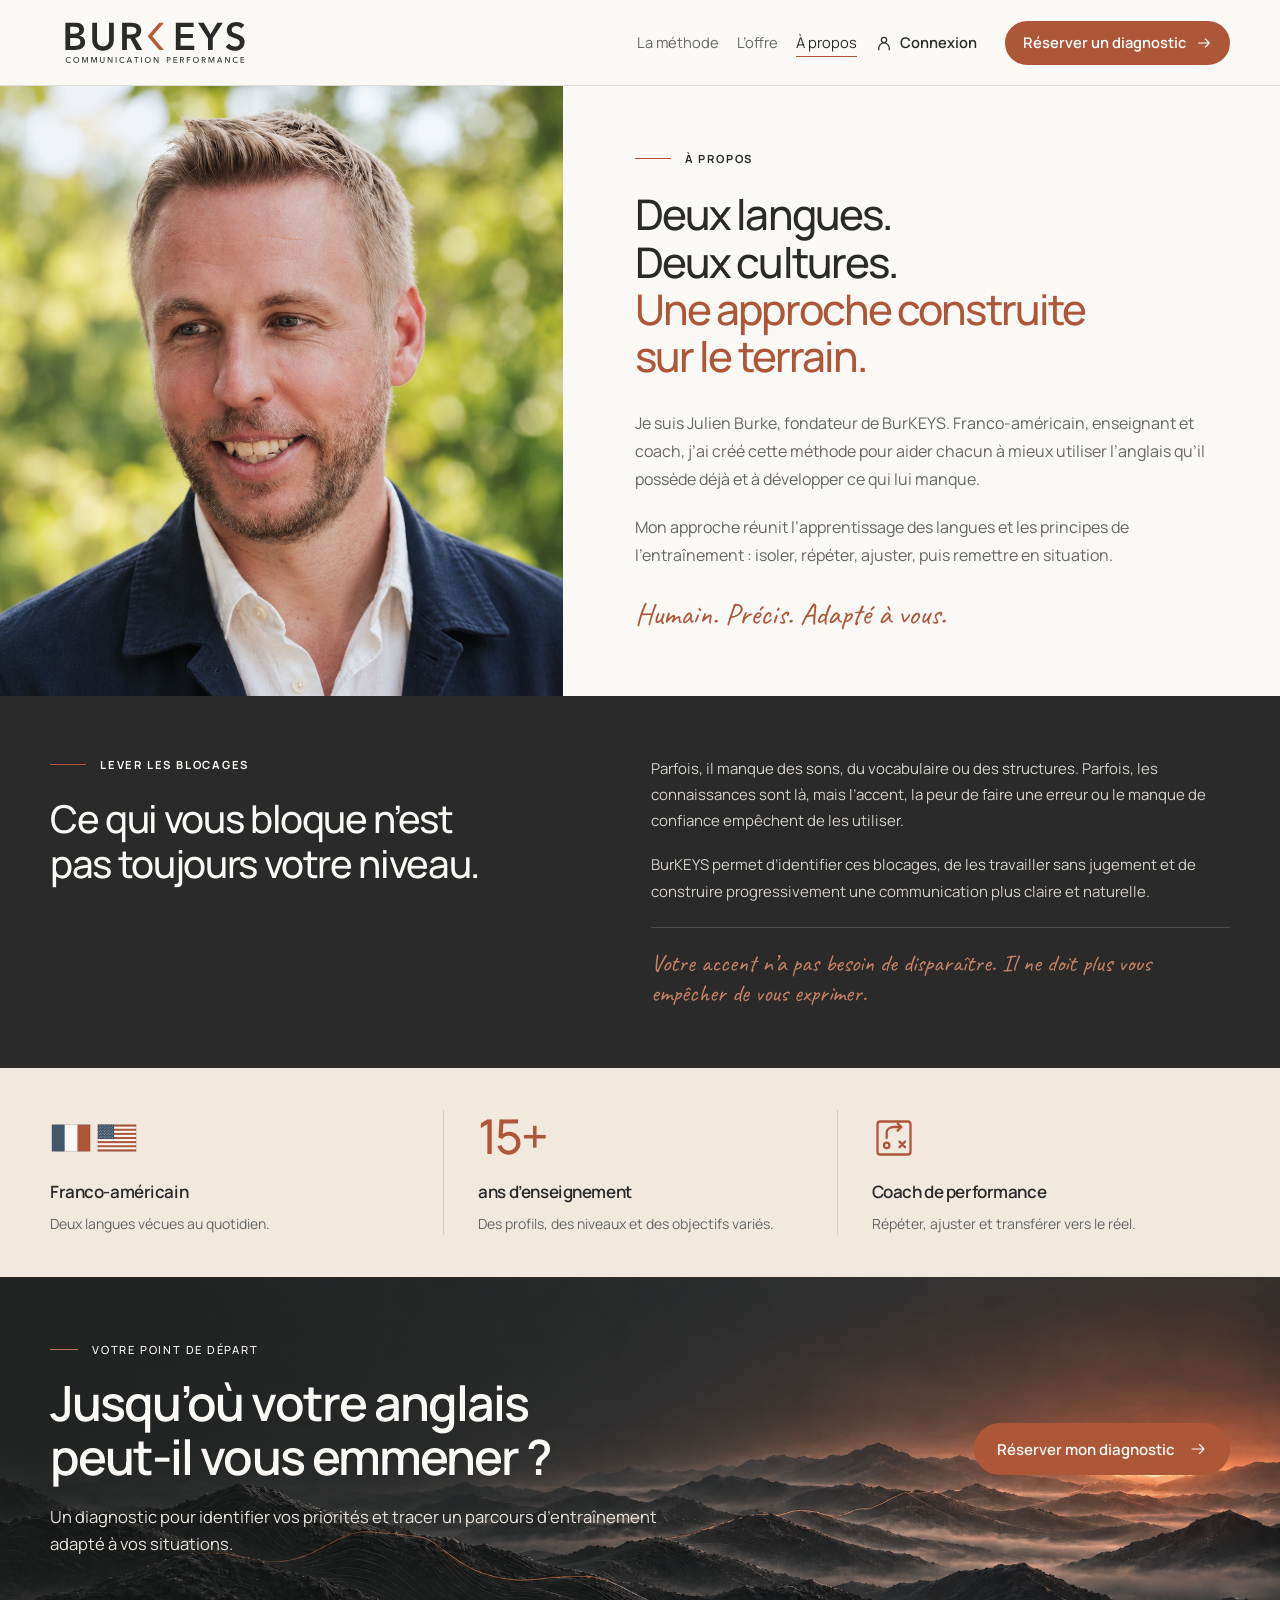
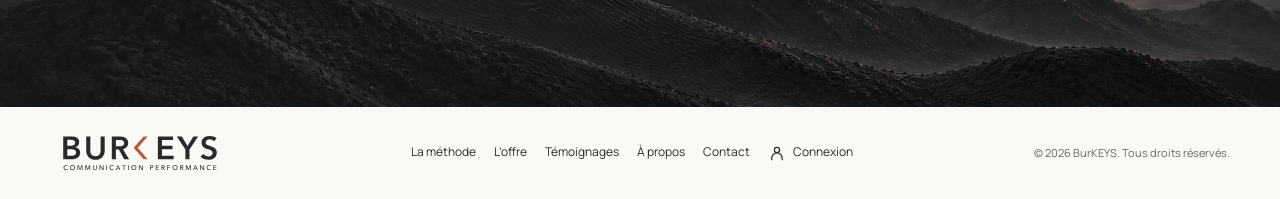
==== commit ac7dd0b7: "Add Connexion links to public navigation and footer" ====
--- a/a-propos.html
+++ b/a-propos.html
@@ -2,7 +2,7 @@
 <html lang="fr">
 <head><meta charset="utf-8"><meta name="viewport" content="width=device-width,initial-scale=1"><title>À propos — Julien Burke | BurKEYS</title><meta name="description" content="Découvrez Julien Burke, fondateur de BurKEYS : deux langues, deux cultures et une approche de l’anglais construite sur le terrain."><link rel="preconnect" href="https://fonts.googleapis.com"><link rel="preconnect" href="https://fonts.gstatic.com" crossorigin><link href="https://fonts.googleapis.com/css2?family=Caveat:wght@500;600&family=Manrope:wght@400;500;600;700&display=swap" rel="stylesheet"><link rel="stylesheet" href="css/styles.css"></head>
 <body class="about-page">
-<header class="site-header"><div class="container header-inner"><a class="brand" href="index.html"><img src="images/logo.svg" alt="BurKEYS Communication Performance"></a><button class="menu-toggle" aria-expanded="false" aria-controls="site-nav"><span></span><span></span><span></span><span class="sr-only">Ouvrir le menu</span></button><nav id="site-nav" class="site-nav" aria-label="Navigation principale"><a href="methode.html">La méthode</a><a href="offre.html">L’offre</a><a href="a-propos.html" aria-current="page">À propos</a><a class="method-mobile-booking" href="diagnostic.html">Réserver un diagnostic</a></nav><a class="button button-small header-cta" href="diagnostic.html">Réserver un diagnostic<svg class="button-arrow" width="16" height="16" viewBox="0 0 24 24" fill="none" stroke="currentColor" stroke-width="1.75" stroke-linecap="round" stroke-linejoin="round" aria-hidden="true" focusable="false"><path d="M4 12h16m-6-6 6 6-6 6"/></svg></a></div></header>
+<header class="site-header"><div class="container header-inner"><a class="brand" href="index.html"><img src="images/logo.svg" alt="BurKEYS Communication Performance"></a><a class="mobile-login-link" href="https://burkeys-pilot.burkej235.workers.dev/login" aria-label="Connexion à votre espace BurKEYS" title="Connexion"><svg width="18" height="18" viewBox="0 0 24 24" fill="none" stroke="currentColor" stroke-width="1.6" stroke-linecap="round" stroke-linejoin="round" aria-hidden="true" focusable="false"><circle cx="12" cy="8" r="3.5"/><path d="M5 21v-2a7 7 0 0 1 14 0v2"/></svg></a><button class="menu-toggle" aria-expanded="false" aria-controls="site-nav"><span></span><span></span><span></span><span class="sr-only">Ouvrir le menu</span></button><nav id="site-nav" class="site-nav" aria-label="Navigation principale"><a href="methode.html">La méthode</a><a href="offre.html">L’offre</a><a href="a-propos.html" aria-current="page">À propos</a><a class="login-link" href="https://burkeys-pilot.burkej235.workers.dev/login"><svg width="18" height="18" viewBox="0 0 24 24" fill="none" stroke="currentColor" stroke-width="1.6" stroke-linecap="round" stroke-linejoin="round" aria-hidden="true" focusable="false"><circle cx="12" cy="8" r="3.5"/><path d="M5 21v-2a7 7 0 0 1 14 0v2"/></svg><span>Connexion</span></a><a class="method-mobile-booking" href="diagnostic.html">Réserver un diagnostic</a></nav><a class="button button-small header-cta" href="diagnostic.html">Réserver un diagnostic<svg class="button-arrow" width="16" height="16" viewBox="0 0 24 24" fill="none" stroke="currentColor" stroke-width="1.75" stroke-linecap="round" stroke-linejoin="round" aria-hidden="true" focusable="false"><path d="M4 12h16m-6-6 6 6-6 6"/></svg></a></div></header>
 <main id="top">
 <section class="about-hero" aria-labelledby="about-title">
   <div class="about-portrait"><img src="images/burkeys-about-portrait.png" width="1119" height="1406" alt="Julien Burke, fondateur de BurKEYS" fetchpriority="high" decoding="async"></div>
@@ -53,6 +53,7 @@
       <a href="index.html#temoignages">Témoignages</a>
       <a href="a-propos.html">À propos</a>
       <a href="diagnostic.html">Contact</a>
+      <a class="login-link" href="https://burkeys-pilot.burkej235.workers.dev/login"><svg width="18" height="18" viewBox="0 0 24 24" fill="none" stroke="currentColor" stroke-width="1.6" stroke-linecap="round" stroke-linejoin="round" aria-hidden="true" focusable="false"><circle cx="12" cy="8" r="3.5"/><path d="M5 21v-2a7 7 0 0 1 14 0v2"/></svg><span>Connexion</span></a>
     </nav>
     <p class="footer-copyright">© 2026 BurKEYS. Tous droits réservés.</p>
   </div>
--- a/css/styles.css
+++ b/css/styles.css
@@ -1631,6 +1631,33 @@
   font-size: 1rem;
   line-height: 1.6;
   color: var(--muted);
+}
+.method-hero-note {
+  max-width: 260px;
+  margin-top: 20px;
+  color: var(--muted);
+  font-size: .8125rem;
+  line-height: 1.6;
+}
+.method-hero-note p { margin: 0; }
+.method-hero-note .method-hero-note-title {
+  margin-bottom: 8px;
+  color: var(--charcoal);
+  font-size: .9375rem;
+  font-weight: 500;
+  line-height: 1.4;
+  letter-spacing: -.02em;
+}
+.method-hero-note-title span { color: var(--terracotta); }
+@media (min-width: 1100px) {
+  .method-page-hero .container {
+    display: grid;
+    grid-template-columns: minmax(0, 1fr) 260px;
+    column-gap: 48px;
+  }
+  .method-page-hero .section-marker,
+  .method-page-hero h1 { grid-column: 1 / -1; }
+  .method-hero-note { margin-top: 0; }
 }
 .method-editorial-grid {
   display: grid;
@@ -1841,19 +1868,20 @@
 .offer-inclusions li { position: relative; min-height: 108px; padding: 26px 0 24px 27px; border-top: 1px solid rgba(241,233,222,.19); color: #D3CFC9; font-size: .9375rem; line-height: 1.5; }
 .offer-inclusions li::before { content: "✓"; position: absolute; left: 0; color: #C78265; }
 .offer-formats { padding: 64px 0 48px; background: #F4EFE8; }
-.offer-pricing-grid { display: grid; grid-template-columns: repeat(2, minmax(0, 1fr)); gap: 26px; margin-top: 52px; }
-.offer-price-card { display: flex; flex-direction: column; min-height: 500px; padding: 38px 38px 20px; border: 1px solid #DED5CA; background: var(--page); }
-.offer-price-card--individual { border-top: 5px solid var(--terracotta); padding-top: 34px; }
-.offer-price-card h3 { margin: 0 0 24px; font-size: 1.75rem; font-weight: 500; letter-spacing: -.025em; }
-.offer-price { display: flex; flex-wrap: wrap; align-items: baseline; gap: 18px; margin: 0 0 8px; font-size: 3.4rem; line-height: 1.2; letter-spacing: -.035em; }
-.offer-price span { margin-left: auto; font-size: 1rem; letter-spacing: 0; color: var(--muted); }
-.offer-price-label { margin: 0 0 26px; color: var(--terracotta); font-size: .7rem; font-weight: 700; line-height: 1.6; }
-.offer-price-description { margin: 0 0 40px; color: var(--muted); font-size: 1rem; line-height: 1.65; }
-.offer-price-card .button { margin-top: auto; width: 100%; padding: 12px 16px; font-size: .9375rem; text-align: center; }
+.offer-pricing-grid { display: grid; grid-template-columns: repeat(3, minmax(0, 1fr)); grid-auto-rows: 1fr; gap: 26px; margin-top: 52px; }
+.offer-price-card { display: flex; flex-direction: column; min-width: 0; min-height: 500px; padding: 34px 24px 24px; border: 1px solid #DED5CA; border-top: 5px solid var(--terracotta); background: var(--page); }
+.offer-price-card--business { border-top-color: var(--charcoal); background: var(--cream); }
+.offer-price-card h3 { margin: 0 0 24px; font-size: 1.4rem; font-weight: 500; letter-spacing: -.025em; }
+.offer-price-description { margin: 0 0 24px; color: var(--muted); font-size: 1rem; line-height: 1.65; }
+.offer-price-features { list-style: none; margin: 0 0 32px; padding: 0; font-size: .9375rem; }
+.offer-price-features li { position: relative; padding: 12px 0 12px 26px; border-bottom: 1px solid var(--line); }
+.offer-price-features li::before { content: "✓"; position: absolute; left: 0; color: var(--terracotta); }
+.offer-price-footer { margin-top: auto; }
+.offer-price { min-height: 3.2em; margin: 0 0 16px; font-size: 1rem; font-weight: 600; line-height: 1.6; }
+.offer-price-card .button { width: 100%; min-height: 70px; padding: 12px 16px; font-size: .9375rem; text-align: center; }
 .offer-page .offer-button-outline { border: 1px solid var(--terracotta); background: transparent; color: var(--terracotta); }
 .offer-page .button:focus-visible { outline: 2px solid currentColor; outline-offset: 4px; }
 .offer-page .offer-button-outline:hover { background: #F1E9DE; }
-.offer-standard-price { margin: 16px 0 0; text-align: center; color: var(--muted); font-size: .75rem; }
 .offer-founding-note { margin-top: 42px; text-align: center; }
 .offer-founding-note p { margin: 8px 0 0; color: var(--muted); font-size: .875rem; line-height: 1.6; }
 .offer-founding-note p:first-child { color: var(--terracotta); font-size: .9375rem; font-weight: 600; }
@@ -1868,9 +1896,8 @@
   .offer-cycle-grid { gap: 30px; }
   .offer-inclusions { gap: 0 20px; }
   .offer-price-card { padding: 28px 24px 20px; }
-  .offer-price-card--individual { padding-top: 24px; }
   .offer-price-card h3 { font-size: 1.4rem; }
-  .offer-price { font-size: 2.8rem; }
+  .offer-pricing-grid { grid-template-columns: minmax(0, 1fr); }
 }
 @media (max-width: 600px) {
   .offer-page-hero { padding: 38px 0 42px; }
@@ -1885,7 +1912,6 @@
   .offer-pricing-grid { margin-top: 32px; gap: 24px; }
   .offer-price-card { min-height: 410px; }
   .offer-price-description { margin-bottom: 30px; }
-  .offer-price span { margin-left: 0; }
   .offer-founding-note { margin-top: 28px; }
   .offer-page #contact.final-cta { padding: 42px 0; min-height: 330px; }
   .offer-page #contact h2 { font-size: clamp(1.125rem, 5.65vw, 2rem); }
@@ -1932,3 +1958,22 @@
   .request-intro > p:last-child { font-size: 1rem; }
   .request-form { padding: 22px 18px; }
 }
+
+/* A shared account entry point in the main menu and footer. */
+.site-header .site-nav { align-items: center; gap: 18px; }
+.site-header .brand { flex-shrink: 0; }
+.login-link { display: inline-flex; align-items: center; gap: 7px; min-height: 44px; white-space: nowrap; }
+.login-link svg, .mobile-login-link svg { flex-shrink: 0; }
+.site-header .site-nav .login-link { color: var(--charcoal); font-weight: 600; }
+.mobile-login-link { display: none; }
+.login-link:focus-visible, .mobile-login-link:focus-visible { outline: 2px solid var(--terracotta); outline-offset: 4px; border-radius: 4px; }
+@media (max-width: 1100px) {
+  .site-header .header-inner { gap: 12px; }
+  .site-header .header-cta, .site-header .site-nav { display: none; }
+  .site-header .menu-toggle { display: block; margin-left: 0; padding: 5px; min-height: 44px; }
+  .mobile-login-link { display: inline-flex; align-items: center; justify-content: center; width: 44px; min-height: 44px; margin-left: auto; flex-shrink: 0; }
+  .mobile-login-link:hover { color: var(--terracotta); }
+  .site-header .site-nav.open { position: absolute; top: 84px; left: 20px; right: 20px; display: flex; flex-direction: column; align-items: stretch; gap: 8px; padding: 20px; background: var(--page); border: 1px solid var(--line); border-radius: 18px; }
+  .site-header .site-nav a { display: inline-flex; align-items: center; min-height: 44px; }
+  .site-header .site-nav .method-mobile-booking { display: inline-flex; color: var(--terracotta); }
+}
